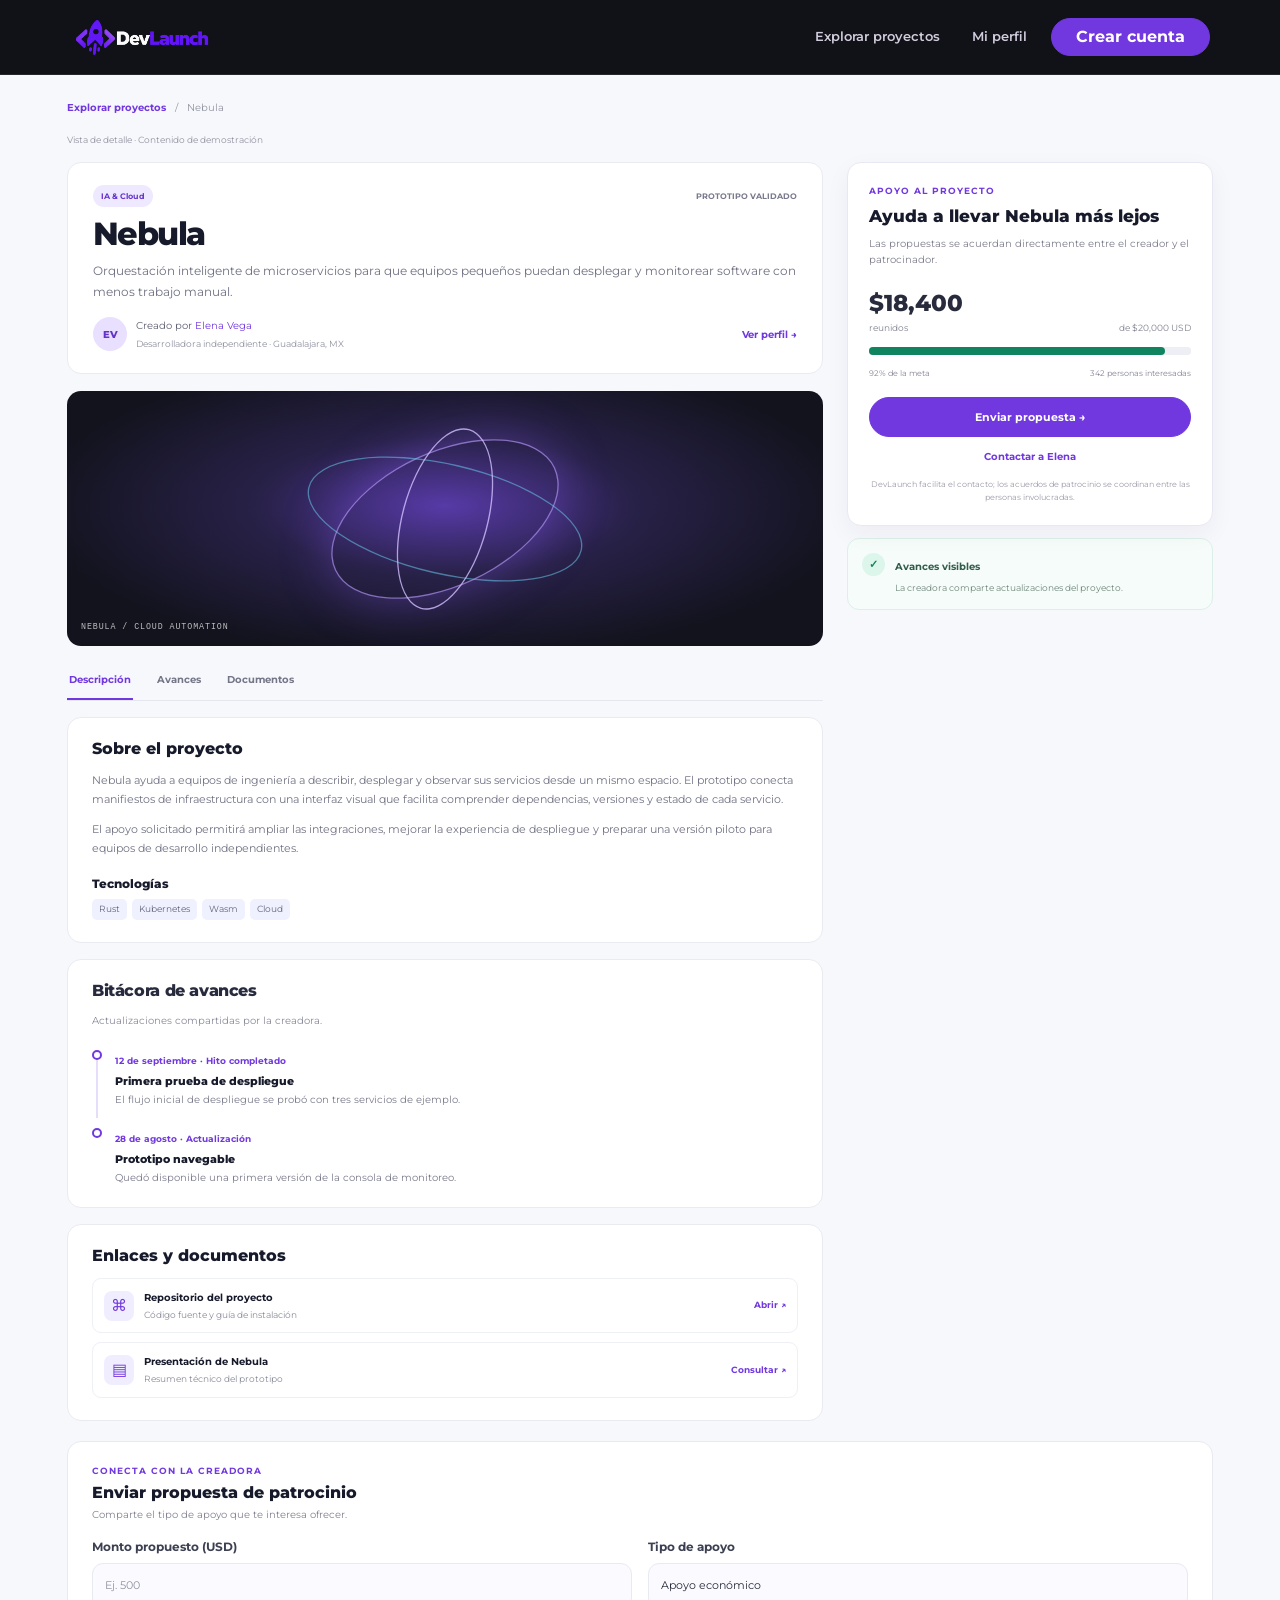
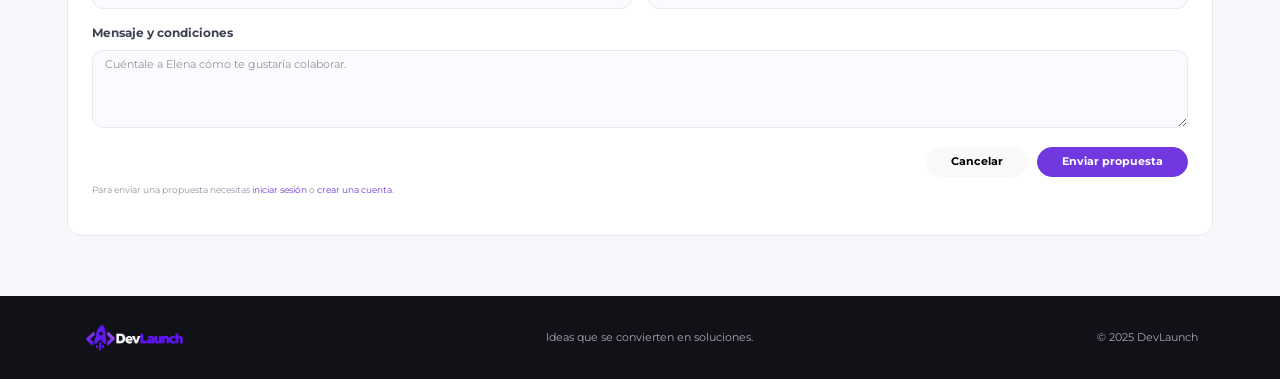
==== detalle-proyecto.html @ 892a2551 "Front end" ====
<!DOCTYPE html>
<html lang="es">
<head>
    <meta charset="UTF-8"><meta name="viewport" content="width=device-width, initial-scale=1.0">
    <title>Detalle del proyecto | DevLaunch</title>
    <link rel="preconnect" href="https://fonts.googleapis.com"><link rel="preconnect" href="https://fonts.gstatic.com" crossorigin><link href="https://fonts.googleapis.com/css2?family=Montserrat:wght@400;500;600;700;800&display=swap" rel="stylesheet">
    <link href="https://cdn.jsdelivr.net/npm/bootstrap@5.3.8/dist/css/bootstrap.min.css" rel="stylesheet"><link rel="stylesheet" href="css/estilos.css">
</head>
<body class="explore-page">
    <header class="site-header"><nav class="navbar navbar-expand-lg container" aria-label="Navegación principal"><a class="navbar-brand" href="index.html"><img src="img/Logo.png" alt="DevLaunch, inicio"></a><ul class="navbar-nav ms-auto align-items-lg-center gap-lg-3"><li class="nav-item"><a class="nav-link" href="explorar.html">Explorar proyectos</a></li><li class="nav-item"><a class="nav-link" href="mi-perfil.html">Mi perfil</a></li><li class="nav-item"><a class="btn btn-primary rounded-pill px-4" href="registro.html">Crear cuenta</a></li></ul></nav></header>
    <main class="container detail-main">
        <nav class="breadcrumbs" aria-label="Ruta de navegación"><a href="explorar.html">Explorar proyectos</a><span aria-hidden="true">/</span><span>Nebula</span></nav>
        <p class="demo-note">Vista de detalle · Contenido de demostración</p>
        <section class="detail-layout row g-4">
            <article class="col-lg-8"><header class="detail-heading"><p class="catalog-meta"><span>IA &amp; Cloud</span><span>PROTOTIPO VALIDADO</span></p><h1>Nebula</h1><p>Orquestación inteligente de microservicios para que equipos pequeños puedan desplegar y monitorear software con menos trabajo manual.</p><section class="creator-line"><span class="avatar">EV</span><span>Creado por <a href="perfil.html">Elena Vega</a><small>Desarrolladora independiente · Guadalajara, MX</small></span><a class="creator-profile" href="perfil.html">Ver perfil →</a></section></header>
                <section class="detail-art art-nebula"><span class="art-orbit"></span><span class="art-caption">NEBULA / CLOUD AUTOMATION</span></section>
                <nav class="detail-tabs" aria-label="Secciones del proyecto"><a class="active" href="#descripcion">Descripción</a><a href="#avances">Avances</a><a href="#documentos">Documentos</a></nav>
                <section class="detail-section" id="descripcion"><h2>Sobre el proyecto</h2><p>Nebula ayuda a equipos de ingeniería a describir, desplegar y observar sus servicios desde un mismo espacio. El prototipo conecta manifiestos de infraestructura con una interfaz visual que facilita comprender dependencias, versiones y estado de cada servicio.</p><p>El apoyo solicitado permitirá ampliar las integraciones, mejorar la experiencia de despliegue y preparar una versión piloto para equipos de desarrollo independientes.</p><h3>Tecnologías</h3><ul class="tag-list"><li>Rust</li><li>Kubernetes</li><li>Wasm</li><li>Cloud</li></ul></section>
                <section class="detail-section progress-section" id="avances"><header class="panel-heading"><section><h2>Bitácora de avances</h2><p>Actualizaciones compartidas por la creadora.</p></section></header><article class="timeline-entry"><span></span><section><small>12 de septiembre · Hito completado</small><h3>Primera prueba de despliegue</h3><p>El flujo inicial de despliegue se probó con tres servicios de ejemplo.</p></section></article><article class="timeline-entry"><span></span><section><small>28 de agosto · Actualización</small><h3>Prototipo navegable</h3><p>Quedó disponible una primera versión de la consola de monitoreo.</p></section></article></section>
                <section class="detail-section" id="documentos"><h2>Enlaces y documentos</h2><ul class="resource-list"><li><span>⌘</span><span><strong>Repositorio del proyecto</strong><small>Código fuente y guía de instalación</small></span><a href="#repositorio">Abrir ↗</a></li><li><span>▤</span><span><strong>Presentación de Nebula</strong><small>Resumen técnico del prototipo</small></span><a href="#presentacion">Consultar ↗</a></li></ul></section>
            </article>
            <aside class="col-lg-4"><section class="sponsor-card"><p class="eyebrow eyebrow-purple">Apoyo al proyecto</p><h2>Ayuda a llevar Nebula más lejos</h2><p>Las propuestas se acuerdan directamente entre el creador y el patrocinador.</p><section class="goal-summary"><section><strong>$18,400</strong><span>reunidos</span></section><span>de $20,000 USD</span></section><progress class="goal-progress" value="92" max="100">92%</progress><section class="goal-numbers"><span>92% de la meta</span><span>342 personas interesadas</span></section><a class="btn btn-primary w-100 rounded-pill" href="#enviar-propuesta">Enviar propuesta <span aria-hidden="true">→</span></a><a class="message-link" href="mensajes.html">Contactar a Elena</a><p class="small-legal">DevLaunch facilita el contacto; los acuerdos de patrocinio se coordinan entre las personas involucradas.</p></section><section class="trust-card"><span>✓</span><section><strong>Avances visibles</strong><p>La creadora comparte actualizaciones del proyecto.</p></section></section></aside>
        </section>
        <section class="proposal-form-card" id="enviar-propuesta"><header><p class="eyebrow eyebrow-purple">Conecta con la creadora</p><h2>Enviar propuesta de patrocinio</h2><p>Comparte el tipo de apoyo que te interesa ofrecer.</p></header><form action="#enviar-propuesta" method="post"><section class="row g-3"><article class="col-md-6"><label class="form-label" for="monto-propuesta">Monto propuesto (USD)</label><input class="form-control auth-input" id="monto-propuesta" name="monto-propuesta" type="number" min="1" placeholder="Ej. 500" required></article><article class="col-md-6"><label class="form-label" for="tipo-apoyo">Tipo de apoyo</label><select class="form-select auth-input" id="tipo-apoyo" name="tipo-apoyo"><option>Apoyo económico</option><option>Mentoría</option><option>Infraestructura</option><option>Otro</option></select></article><article class="col-12"><label class="form-label" for="condiciones">Mensaje y condiciones</label><textarea class="form-control auth-input" id="condiciones" name="condiciones" rows="4" placeholder="Cuéntale a Elena cómo te gustaría colaborar."></textarea></article></section><footer class="form-actions"><a class="btn btn-light rounded-pill px-4" href="explorar.html">Cancelar</a><button class="btn btn-primary rounded-pill px-4" type="submit">Enviar propuesta</button></footer><p class="form-hint">Para enviar una propuesta necesitas <a href="login.html">iniciar sesión</a> o <a href="registro.html">crear una cuenta</a>.</p></form></section>
    </main>
    <footer class="site-footer"><section class="container"><a href="index.html"><img src="img/Logo.png" alt="DevLaunch"></a><p>Ideas que se convierten en soluciones.</p><small>© 2025 DevLaunch</small></section></footer>
</body>
</html>
---- css/estilos.css ----
/* :root representa el elemento raíz del documento. Las variables definidas aquí se pueden reutilizar en toda esta hoja de estilos. */
:root {
    --color-texto: #171a2b;
    --color-texto-secundario: #77778b;
    --color-acento: #7138df;
    --color-acento-claro: #8e5cf6;
    --color-fondo-suave: #f1f3ff;
    --color-borde: #e8e9f2;
    --color-exito: #54dfae;
    --color-fondo-oscuro: #111119;
}

* { box-sizing: border-box; }
html { scroll-behavior: smooth; }
body { margin: 0; color: var(--color-texto); font-family: 'Montserrat', Arial, sans-serif; }
a { color: var(--color-acento); text-decoration: none; }
a:hover { color: #5723c2; }
.btn-primary { --bs-btn-bg: var(--color-acento); --bs-btn-border-color: var(--color-acento); --bs-btn-hover-bg: #5f2acb; --bs-btn-hover-border-color: #5f2acb; --bs-btn-active-bg: #5723c2; --bs-btn-active-border-color: #5723c2; font-weight: 700; }
.navbar-brand { margin: 0; }
.navbar-brand img { width: 164px; height: 48px; object-fit: contain; object-position: left center; }

/* Página de bienvenida (acordarse de agregar el logo Liam del futuro) */
.landing-page { background: #f7f8ff; }
.site-header { position: relative; z-index: 2; background: #111118; border-bottom: 1px solid rgba(255,255,255,.09); }
.site-header .navbar { min-height: 72px; }
.site-header .nav-link, .auth-header .nav-link { color: #d1cddd; font-size: .83rem; font-weight: 600; }
.site-header .nav-link:hover, .auth-header .nav-link:hover { color: white; }
.welcome-hero { position: relative; overflow: hidden; padding: 76px 0 78px; color: #fff; background: #101017 url('../img/Fondo.png') center/cover no-repeat; }
.welcome-hero::before { position: absolute; inset: 0; content: ''; background: linear-gradient(105deg, rgba(15,15,23,.9) 0%, rgba(15,15,23,.72) 50%, rgba(15,15,23,.56) 100%); }
.welcome-grid { position: relative; z-index: 1; margin-right: auto; margin-left: auto; }
.welcome-copy { padding-right: clamp(12px, 4vw, 64px); }
.eyebrow { margin: 0 0 17px; color: #d4c7ff; font-size: .72rem; font-weight: 700; letter-spacing: .11em; text-transform: uppercase; }
.status-dot, .project-status span, .metric-dot { display: inline-block; width: 8px; height: 8px; margin-right: 7px; border-radius: 50%; background: var(--color-exito); }
.welcome-copy h1 { max-width: 760px; margin: 0; font-size: clamp(2.6rem, 5.2vw, 4.45rem); font-weight: 800; letter-spacing: -.065em; line-height: 1.08; }
.welcome-copy h1 span, .auth-aside h1 span { color: #b899ff; }
.welcome-lead { max-width: 650px; margin: 22px 0 33px; color: #cac5d4; font-size: clamp(1rem, 1.5vw, 1.18rem); line-height: 1.75; }
.role-options { max-width: 620px; }
.role-options h2 { margin-bottom: 12px; font-size: .84rem; font-weight: 700; }
.role-card { position: relative; display: flex; min-height: 136px; flex-direction: column; padding: 18px 42px 16px 18px; border: 1px solid rgba(255,255,255,.14); border-radius: 16px; background: rgba(36,35,49,.82); color: white; transition: transform .2s, border-color .2s, background .2s; }
.role-card:hover { transform: translateY(-3px); border-color: #a77cff; background: rgba(51,42,75,.94); color: white; }
.role-card-light { background: rgba(255,255,255,.09); }
.role-icon { display: grid; width: 30px; height: 30px; margin-bottom: 11px; place-items: center; border-radius: 9px; background: rgba(138,88,237,.2); color: #c2a6ff; font-size: .85rem; font-weight: 700; }
.role-card strong { margin-bottom: 5px; font-size: .87rem; }
.role-card > span:not(.role-icon):not(.role-arrow) { color: #bdb8ca; font-size: .69rem; line-height: 1.5; }
.role-arrow { position: absolute; top: 19px; right: 18px; color: #b899ff; font-size: 1.2rem; }
.welcome-login { margin: 19px 0 0; color: #c3bece; font-size: .8rem; }
.welcome-login a { color: #c4a7ff; font-weight: 700; }
.launch-card { overflow: hidden; padding: 17px; border: 1px solid rgba(255,255,255,.1); border-radius: 20px; background: linear-gradient(145deg, #1d1b29, #13131c); box-shadow: 0 30px 80px rgba(0,0,0,.38); }
.launch-card-top, .terminal-head { display: flex; align-items: center; justify-content: space-between; color: #898398; font-family: monospace; font-size: .66rem; }
.launch-card-top > span:last-child { color: var(--color-exito); font-size: .57rem; font-weight: 700; }
.window-lights { display: inline-flex; gap: 6px; }
.window-lights i { width: 10px; height: 10px; border-radius: 50%; background: #e84b59; }
.window-lights i:nth-child(2) { background: #f0b632; }
.window-lights i:nth-child(3) { background: var(--color-exito); }
.launch-visual { display: grid; min-height: 250px; margin: 17px 0; place-items: center; border: 1px solid rgba(255,255,255,.08); border-radius: 14px; background: radial-gradient(ellipse at 50% 25%, rgba(111,57,219,.28), transparent 48%), #191824; }
.launch-visual img { width: min(230px, 62%); height: 82px; object-fit: contain; }
.launch-visual p { margin: -25px 0 0; color: #d7d1e5; font-size: .8rem; letter-spacing: .04em; }
.code-preview { margin: 0; padding: 15px 17px; border-radius: 10px; background: #0c0c13; color: #e1d9ed; font-size: .72rem; line-height: 1.9; white-space: pre-wrap; }
.code-preview span, .terminal-card code span { color: #bb94ff; }
.code-preview em, .terminal-card code em { color: #5de2bc; font-style: normal; }
.launch-card-bottom { display: flex; justify-content: space-between; padding: 15px 2px 1px; color: #bcb6cb; font-size: .62rem; }
.launch-card-bottom span:last-child { color: #878193; letter-spacing: .14em; }
.platform-values { padding: 32px 0 27px; border-bottom: 1px solid var(--color-borde); background: #fff; }
.platform-values > .container { margin-right: auto; margin-left: auto; }
.value-item { padding: 2px 27px; border-right: 1px solid var(--color-borde); }
.value-item:last-child { border-right: 0; }
.value-item strong { font-size: .9rem; }
.value-item p { margin: 7px 0 0; color: var(--color-texto-secundario); font-size: .76rem; line-height: 1.6; }
.how-section { padding: 73px 0 80px; text-align: center; background: #f0f2ff; }
.eyebrow-purple { color: var(--color-acento); }
.how-section h2 { margin: 0; font-size: clamp(1.8rem, 3vw, 2.5rem); font-weight: 800; letter-spacing: -.045em; }
.how-steps { margin: 39px auto 29px; text-align: left; }
.how-step { padding: 22px 24px; border: 1px solid #e4e6f5; border-radius: 16px; background: #fff; }
.how-step > span { color: var(--color-acento); font-size: .7rem; font-weight: 800; letter-spacing: .12em; }
.how-step h3 { margin: 15px 0 8px; font-size: 1rem; font-weight: 700; }
.how-step p { margin: 0; color: var(--color-texto-secundario); font-size: .8rem; line-height: 1.7; }
.site-footer { padding: 24px 0; color: #aaa5b5; background: #111118; font-size: .7rem; }
.site-footer .container { display: flex; align-items: center; justify-content: space-between; gap: 16px; }
.site-footer img { width: 120px; height: 35px; object-fit: contain; object-position: left center; }
.site-footer p { margin: 0; }
.site-footer small { font-size: inherit; }

/* Inicio de sesión y registro */
.auth-page { min-height: 100vh; background: #f2f3ff url('../img/Fondo.png') center/cover fixed no-repeat; }
.auth-page::before { position: fixed; z-index: -1; inset: 0; content: ''; background: rgba(244,245,255,.87); }
.auth-header { background: #16151d; box-shadow: 0 4px 16px rgba(14,11,20,.14); }
.auth-header .navbar { min-height: 64px; }
.auth-main { padding-top: 34px; padding-bottom: 34px; }
.auth-shell { overflow: hidden; min-height: min(810px, calc(100vh - 132px)); border-radius: 17px; background: white; box-shadow: 0 22px 60px rgba(25,22,43,.17); }
.auth-aside { position: relative; overflow: hidden; padding: clamp(32px, 4vw, 56px); color: #f3f1ff; background: linear-gradient(145deg, #253044 0%, #273248 55%, #382b61 100%); }
.auth-aside::after { position: absolute; right: -105px; bottom: -190px; width: 340px; height: 340px; border-radius: 50%; background: rgba(124,72,236,.15); content: ''; filter: blur(8px); }
.auth-aside .eyebrow { position: relative; z-index: 1; }
.auth-aside h1 { position: relative; z-index: 1; margin: 0; font-size: clamp(2rem, 3vw, 2.65rem); font-weight: 800; letter-spacing: -.06em; line-height: 1.2; }
.auth-aside-copy { position: relative; z-index: 1; max-width: 410px; margin: 13px 0 25px; color: #bdc5d6; font-size: .9rem; line-height: 1.7; }
.terminal-card { position: relative; z-index: 1; padding: 17px; border: 1px solid rgba(255,255,255,.06); border-radius: 13px; background: rgba(255,255,255,.075); box-shadow: 0 11px 22px rgba(12,14,25,.12); }
.terminal-card pre { margin: 15px 0 0; color: #e5e4ee; font-size: .72rem; line-height: 1.85; white-space: pre-wrap; }
.terminal-card code b { color: #5de2bc; font-weight: 500; }
.auth-stats { position: relative; z-index: 1; margin-top: 19px; }
.auth-stats article { display: flex; min-height: 87px; flex-direction: column; justify-content: center; padding: 13px 16px; border-radius: 12px; background: rgba(255,255,255,.1); }
.auth-stats strong { color: white; font-size: 1.5rem; font-weight: 800; }
.auth-stats article:nth-child(2) strong { color: #4bdba9; }
.auth-stats span { color: #c3c9d7; font-size: .68rem; }
.auth-quote { position: relative; z-index: 1; margin: 18px 0 0; padding: 16px; border-radius: 12px; background: rgba(255,255,255,.1); }
.auth-quote p { margin: 0 0 8px; color: #e1e1ec; font-size: .76rem; font-style: italic; line-height: 1.65; }
.auth-quote footer { color: #c4c9d6; font-size: .66rem; }
.auth-form-panel { display: grid; align-items: center; justify-items: center; padding: clamp(28px, 5vw, 65px); background: #fff; }
.auth-form-wrap { width: min(100%, 460px); }
.auth-tabs { display: flex; gap: 5px; margin: 0 0 34px; padding: 5px; border-radius: 12px; background: #eff1ff; }
.auth-tabs a { flex: 1; padding: 11px 8px; border-radius: 9px; color: #515166; text-align: center; font-size: .75rem; font-weight: 700; }
.auth-tabs a.active { color: var(--color-acento); background: white; box-shadow: 0 2px 8px rgba(35,29,73,.08); }
.auth-form-wrap > .eyebrow { margin-bottom: 7px; }
.auth-form-wrap h2 { margin: 0; color: #1e2536; font-size: clamp(1.5rem, 2.3vw, 1.9rem); font-weight: 800; letter-spacing: -.045em; }
.auth-intro { margin: 9px 0 25px; color: #77778b; font-size: .84rem; line-height: 1.65; }
.login-role, .role-picker { display: flex; flex-wrap: wrap; gap: 8px; margin: 0 0 18px; padding: 0; border: 0; }
.login-role legend, .role-picker legend { width: 100%; margin-bottom: 2px; color: #3e4152; font-size: .72rem; font-weight: 700; }
.login-role label { display: flex; align-items: center; gap: 7px; padding: 9px 13px; border: 1px solid #e5e6f1; border-radius: 9px; color: #57596a; font-size: .7rem; font-weight: 600; }
.login-role input, .role-choice input, .remember-check input { accent-color: var(--color-acento); }
.form-label { display: block; margin-bottom: 7px; color: #3c4051; font-size: .72rem; font-weight: 700; }
.auth-input { min-height: 46px; border: 1px solid transparent; border-radius: 11px; background: #f0f2ff; color: #292c3c; font-size: .77rem; }
.auth-input:focus { border-color: #b7a0f6; background: #f7f7ff; box-shadow: 0 0 0 .2rem rgba(113,56,223,.1); }
.auth-input::placeholder { color: #9292a3; }
.password-label { display: flex; align-items: center; justify-content: space-between; margin-top: 15px; }
.password-label a { margin-bottom: 7px; font-size: .68rem; font-weight: 600; }
.remember-check { display: flex; align-items: flex-start; gap: 9px; margin: 15px 0 20px; color: #55566a; font-size: .7rem; line-height: 1.55; }
.remember-check input { flex: 0 0 auto; margin-top: 2px; }
.auth-submit { min-height: 48px; border-radius: 11px; box-shadow: 0 7px 15px rgba(91,41,195,.2); font-size: .83rem; }
.auth-switch { margin: 23px 0 8px; color: #666779; text-align: center; font-size: .72rem; }
.auth-switch a { font-weight: 700; }
.auth-legal { margin: 0; color: #9694a3; text-align: center; font-size: .63rem; line-height: 1.6; }
.auth-legal a { color: #777386; text-decoration: underline; }
.register-main { padding-top: 34px; }
.register-shell { min-height: 0; }
.register-form-wrap { width: min(100%, 520px); padding-top: 9px; padding-bottom: 9px; }
.register-form-wrap .auth-tabs { margin-bottom: 24px; }
.role-picker { margin-bottom: 18px; }
.role-choice { display: flex; flex: 1 1 190px; align-items: center; gap: 11px; min-height: 68px; padding: 10px 12px; border: 1px solid #e6e7f1; border-radius: 11px; background: #fff; cursor: pointer; }
.role-choice:has(input:checked) { border-color: var(--color-acento); background: #f8f5ff; box-shadow: 0 0 0 2px rgba(113,56,223,.07); }
.role-choice input { margin: 0; }
.role-choice-icon { display: grid; width: 34px; height: 34px; place-items: center; border-radius: 9px; background: #f0edff; color: var(--color-acento); font-size: .75rem; font-weight: 800; }
.role-choice strong, .role-choice small { display: block; }
.role-choice strong { font-size: .7rem; }
.role-choice small { margin-top: 3px; color: var(--color-texto-secundario); font-size: .59rem; line-height: 1.45; }
.register-form-wrap .auth-input { min-height: 43px; }
.terms-check { margin: 18px 0; }
.terms-check a { font-weight: 600; }
.register-benefits { position: relative; z-index: 1; display: grid; gap: 8px; margin-top: 34px; }
.register-benefits article { display: flex; align-items: flex-start; gap: 13px; padding: 13px; border-radius: 11px; background: rgba(255,255,255,.085); }
.register-benefits article > span { color: #c2a7ff; font-size: .68rem; font-weight: 800; }
.register-benefits p { margin: 0; color: #c6cada; font-size: .66rem; line-height: 1.6; }
.register-benefits strong { color: #f5f3ff; font-size: .73rem; }
.register-mark { position: relative; z-index: 1; width: min(100%, 260px); height: 84px; margin-top: 31px; object-fit: contain; object-position: left center; opacity: .9; }

/* Panel de proyectos del freelancer */
.dashboard-page { min-height: 100vh; background: #f7f8fc; }
.dashboard-header { position: sticky; z-index: 5; top: 0; border-bottom: 1px solid #e9eaf1; background: #fff; }
.messages-page .dashboard-navbar .nav-link { color: #6f7082; font-size: .67rem; font-weight: 700; }
.dashboard-navbar { display: flex; min-height: 68px; align-items: center; justify-content: space-between; gap: 25px; padding-right: 30px; padding-left: 30px; }
.dashboard-search { display: flex; width: min(390px, 38vw); align-items: center; padding: 0 12px; border: 1px solid #e9eaf2; border-radius: 10px; background: #f8f8fc; }
.dashboard-search input { width: 100%; min-height: 37px; border: 0; outline: 0; background: transparent; font: inherit; font-size: .7rem; }
.dashboard-search button { border: 0; background: transparent; color: #757487; font-size: 1.2rem; }
.dashboard-user { display: flex; align-items: center; gap: 9px; color: #424456; font-size: .71rem; font-weight: 700; }
.avatar { display: grid; width: 34px; height: 34px; flex: 0 0 auto; place-items: center; border-radius: 50%; background: #e9e0ff; color: #6633c8; font-size: .63rem; font-weight: 800; }
.dashboard-layout { display: grid; min-height: calc(100vh - 68px); grid-template-columns: 235px minmax(0, 1fr); }
.dashboard-sidebar { position: sticky; top: 68px; display: flex; height: calc(100vh - 68px); flex-direction: column; padding: 29px 15px 18px; border-right: 1px solid #e9eaf1; background: #fff; }
.sidebar-label { padding: 0 12px; color: #a09faf; font-size: .57rem; font-weight: 800; letter-spacing: .1em; }
.dashboard-sidebar nav { display: grid; gap: 5px; margin-top: 12px; }
.sidebar-link { display: flex; align-items: center; gap: 11px; min-height: 42px; padding: 0 12px; border-radius: 9px; color: #696a7b; font-size: .7rem; font-weight: 600; }
.sidebar-link > span:first-child { width: 17px; color: #858597; font-size: 1rem; text-align: center; }
.sidebar-link:hover, .sidebar-link.active { color: var(--color-acento); background: #f2efff; }
.sidebar-link.active > span:first-child { color: var(--color-acento); }
.sidebar-count { display: grid; width: 19px; height: 19px; margin-left: auto; place-items: center; border-radius: 50%; background: #e8ddff; color: #6633c8; font-size: .58rem; }
.sidebar-help { margin-top: auto; padding: 15px; border: 1px solid #ebe6fb; border-radius: 12px; background: #faf8ff; }
.sidebar-help > span { display: grid; width: 24px; height: 24px; margin-bottom: 10px; place-items: center; border-radius: 50%; background: #ebe2ff; color: var(--color-acento); font-size: .75rem; font-weight: 800; }
.sidebar-help strong { font-size: .68rem; }
.sidebar-help p { margin: 6px 0 0; color: #818194; font-size: .61rem; line-height: 1.6; }
.sidebar-logout { margin-top: 15px; }
.dashboard-content { width: min(100%, 1430px); margin: 0 auto; padding: 34px clamp(20px, 4vw, 55px) 20px; }
.dashboard-welcome { display: flex; align-items: end; justify-content: space-between; gap: 15px; margin-bottom: 25px; }
.dashboard-welcome .eyebrow { margin-bottom: 7px; font-size: .62rem; }
.dashboard-welcome h1 { margin: 0; font-size: clamp(1.6rem, 2.7vw, 2.25rem); font-weight: 800; letter-spacing: -.055em; }
.dashboard-welcome h1 span { color: #f2b73f; font-size: 1.2rem; }
.dashboard-welcome p:not(.eyebrow) { margin: 7px 0 0; color: #808092; font-size: .75rem; }
.dashboard-welcome .btn { flex: 0 0 auto; font-size: .72rem; }
.metric-card { display: flex; min-height: 122px; flex-direction: column; padding: 16px; border: 1px solid #ebecf2; border-radius: 13px; background: #fff; box-shadow: 0 3px 10px rgba(34,32,60,.025); }
.metric-card > span { color: #77788a; font-size: .65rem; font-weight: 600; }
.metric-card strong { margin: 6px 0 2px; color: #25283a; font-size: 1.5rem; font-weight: 800; letter-spacing: -.04em; }
.metric-card small { color: #9293a1; font-size: .59rem; }
.metric-card small .metric-dot { width: 6px; height: 6px; }
.metric-purple { color: var(--color-acento) !important; font-weight: 700; }
.dashboard-panel { border: 1px solid #ebecf2; border-radius: 14px; background: #fff; box-shadow: 0 3px 11px rgba(34,32,60,.025); }
.projects-panel { margin-top: 19px; padding: 20px 22px 4px; }
.panel-heading { display: flex; align-items: center; justify-content: space-between; gap: 12px; }
.panel-heading h2 { margin: 0; color: #282b3d; font-size: .97rem; font-weight: 800; letter-spacing: -.025em; }
.panel-heading p { margin: 5px 0 0; color: #898a99; font-size: .65rem; }
.text-link { font-size: .66rem; font-weight: 700; }
.project-row { display: grid; grid-template-columns: 44px minmax(200px, 1fr) minmax(155px, .45fr) auto; align-items: center; gap: 15px; padding: 19px 0; border-bottom: 1px solid #eff0f4; }
.project-row:last-child { border-bottom: 0; }
.project-symbol { display: grid; width: 42px; height: 42px; place-items: center; border-radius: 12px; background: #eaf7f3; color: #198665; font-family: monospace; font-size: .81rem; font-weight: 700; }
.project-symbol-purple { background: #f0eaff; color: #7541d6; }
.project-status { margin: 0 0 4px; color: #168362; font-size: .53rem; font-weight: 800; letter-spacing: .06em; }
.project-status span { width: 6px; height: 6px; margin-right: 4px; }
.project-status.status-draft { color: #a27a25; }
.project-status.status-draft span { background: #f0bf4d; }
.project-info h3 { margin: 0 0 5px; color: #292c3e; font-size: .83rem; font-weight: 800; }
.project-info > p:not(.project-status) { max-width: 530px; margin: 0; color: #858697; font-size: .63rem; line-height: 1.5; }
.tag-list { display: flex; flex-wrap: wrap; gap: 5px; margin: 8px 0 0; padding: 0; list-style: none; }
.tag-list li { padding: 4px 7px; border-radius: 5px; background: #eff1ff; color: #64677c; font-size: .54rem; }
.project-activity { display: grid; gap: 5px; color: #898a99; font-size: .56rem; }
.project-activity strong { color: #323548; font-size: .79rem; }
.project-activity strong small { color: #898a99; font-size: .61rem; font-weight: 500; }
.project-activity progress { width: 100%; height: 6px; overflow: hidden; border: 0; border-radius: 10px; background: #ececf5; }
.project-activity progress::-webkit-progress-bar { border-radius: 10px; background: #ececf5; }
.project-activity progress::-webkit-progress-value { border-radius: 10px; background: var(--color-acento); }
.project-activity progress::-moz-progress-bar { border-radius: 10px; background: var(--color-acento); }
.project-actions { display: flex; flex-direction: column; align-items: flex-end; gap: 6px; }
.project-actions a { color: #77788b; font-size: .59rem; font-weight: 600; }
.project-actions a:first-child { color: var(--color-acento); }
.dashboard-lower { margin-top: 17px; }
.lower-panel { height: 100%; padding: 18px; }
.panel-badge { padding: 6px 9px; border-radius: 20px; background: #f1ecff; color: #6d37d6; font-size: .56rem; font-weight: 700; }
.proposal-item, .interested-item { display: flex; align-items: center; gap: 10px; padding: 14px 0 0; }
.proposal-item + .proposal-item, .interested-item + .interested-item { margin-top: 12px; border-top: 1px solid #f0f0f5; }
.avatar-small { width: 32px; height: 32px; font-size: .57rem; }
.avatar-green { background: #e5f6f0; color: #268362; }
.avatar-orange { background: #fff0e4; color: #c66b27; }
.proposal-item section, .interested-item section { flex: 1; }
.proposal-item strong, .interested-item strong { color: #45475a; font-size: .65rem; }
.proposal-item p, .interested-item p { margin: 4px 0 2px; color: #848596; font-size: .59rem; }
.proposal-item small { color: #a0a0ac; font-size: .55rem; }
.proposal-item > a, .interested-item > a { font-size: .63rem; font-weight: 700; }
.project-form-panel { margin-top: 18px; padding: 22px; }
.project-form-panel .panel-heading { margin-bottom: 20px; }
.project-form-panel .panel-heading .eyebrow { margin-bottom: 6px; font-size: .59rem; }
.project-form .auth-input { min-height: 43px; border: 1px solid #e9eaf2; background: #f9f9fd; font-size: .7rem; }
.project-form textarea.auth-input { min-height: 100px; resize: vertical; }
.form-hint { display: block; margin-top: 6px; color: #9394a2; font-size: .58rem; }
.file-input { padding: 7px 10px; }
.form-actions { display: flex; justify-content: flex-end; gap: 9px; margin-top: 19px; }
.form-actions .btn { font-size: .67rem; font-weight: 700; }
.dashboard-footer { display: flex; justify-content: space-between; padding: 22px 2px 0; color: #9b9baa; font-size: .59rem; }
.dashboard-footer p { margin: 0; }
.dashboard-footer a { font-weight: 700; }
.demo-badge { margin-left: auto; padding: 7px 10px; border: 1px solid #e8e1fb; border-radius: 20px; background: #f8f5ff; color: #7451bd; font-size: .58rem; font-weight: 700; white-space: nowrap; }
.recovery-main { display: grid; min-height: calc(100vh - 64px); place-items: center; padding-top: 32px; padding-bottom: 32px; }
.recovery-card { width: min(100%, 480px); padding: clamp(25px, 5vw, 42px); border: 1px solid rgba(232,233,242,.8); border-radius: 17px; background: #fff; box-shadow: 0 18px 55px rgba(31,28,56,.14); }
.recovery-back { display: inline-block; margin-bottom: 35px; color: #79798b; font-size: .69rem; font-weight: 700; }
.recovery-card .eyebrow { margin-bottom: 8px; }
.recovery-card h1 { margin: 0; color: #1e2536; font-size: clamp(1.55rem, 5vw, 1.95rem); font-weight: 800; letter-spacing: -.05em; }
.recovery-card .auth-intro { margin: 11px 0 23px; }
.recovery-card .auth-submit { margin-top: 18px; }
.recovery-note { margin-top: 20px; }

/* Exploración y detalle de proyectos */
.explore-page { min-height: 100vh; background: #f7f8fc; }
.explore-banner { padding: 48px 0 52px; color: #fff; background: #12111a url('../img/Fondo.png') center/cover no-repeat; }
.explore-banner .container { max-width: 1110px; }
.explore-banner h1 { max-width: 760px; margin: 0; font-size: clamp(2rem, 4.5vw, 3.4rem); font-weight: 800; letter-spacing: -.06em; line-height: 1.12; }
.explore-banner > .container > p:not(.eyebrow) { max-width: 620px; margin: 13px 0 23px; color: #c7c3d2; font-size: .87rem; line-height: 1.7; }
.explore-search { display: flex; max-width: 650px; gap: 9px; padding: 6px; border-radius: 12px; background: #fff; }
.explore-search input { flex: 1; min-width: 0; padding: 0 12px; border: 0; outline: 0; color: var(--color-texto); font: inherit; font-size: .73rem; }
.explore-search button { padding: 11px 17px; border: 0; border-radius: 9px; background: var(--color-acento); color: white; font: inherit; font-size: .68rem; font-weight: 700; }
.explore-content { max-width: 1240px; padding-top: 39px; padding-bottom: 65px; }
.explore-heading { display: flex; align-items: end; justify-content: space-between; gap: 15px; margin-bottom: 22px; }
.explore-heading .eyebrow { margin-bottom: 6px; font-size: .6rem; }
.explore-heading h2 { margin: 0; font-size: 1.7rem; font-weight: 800; letter-spacing: -.045em; }
.explore-heading p:not(.eyebrow) { margin: 6px 0 0; color: #808192; font-size: .7rem; }
.filter-panel { padding: 19px; border: 1px solid #e9eaf1; border-radius: 14px; background: #fff; }
.filter-panel h3 { margin: 0 0 17px; font-size: .81rem; font-weight: 800; }
.filter-panel .form-label { margin-top: 12px; }
.filter-panel .auth-input { min-height: 40px; border: 1px solid #e9eaf1; background: #fafaff; font-size: .66rem; }
.filter-group { display: grid; gap: 10px; margin: 20px 0 4px; padding: 0; border: 0; }
.filter-group legend { margin-bottom: 1px; color: #3c4051; font-size: .7rem; font-weight: 700; }
.filter-group label { color: #737487; font-size: .66rem; }
.filter-group input { margin-right: 6px; accent-color: var(--color-acento); }
.filter-panel .btn { font-size: .67rem; font-weight: 700; }
.catalog-card { overflow: hidden; height: 100%; border: 1px solid #e9eaf1; border-radius: 14px; background: #fff; box-shadow: 0 4px 14px rgba(30,28,54,.035); }
.catalog-art { position: relative; display: grid; height: 164px; overflow: hidden; place-items: center; text-decoration: none; }
.art-nebula { background: radial-gradient(ellipse at 50% 45%, #573aa7 0, #282148 35%, #12131d 77%); }
.art-orbit { position: relative; display: block; width: 115px; height: 62px; border: 1px solid rgba(184,153,255,.65); border-radius: 50%; transform: rotate(-25deg); box-shadow: 0 0 38px rgba(144,98,255,.35); }
.art-orbit::before, .art-orbit::after { position: absolute; inset: 8px -15px; border: 1px solid rgba(105,198,231,.55); border-radius: 50%; content: ''; transform: rotate(38deg); }
.art-orbit::after { inset: 17px 20px; border-color: rgba(210,192,255,.8); transform: rotate(-50deg); }
.art-caption { position: absolute; bottom: 13px; left: 14px; color: rgba(255,255,255,.72); font-family: monospace; font-size: .52rem; letter-spacing: .11em; }
.art-opentask { background: linear-gradient(145deg, #dfd6bf, #b29c76 45%, #625847); }
.art-window { display: grid; width: 68%; min-height: 94px; align-content: start; gap: 9px; padding: 13px; border: 5px solid #f5f4f0; border-radius: 8px; background: #fff; box-shadow: 0 12px 24px rgba(28,25,17,.28); transform: rotate(-4deg); }
.art-window i { display: inline-block; width: 6px; height: 6px; margin-right: 4px; border-radius: 50%; background: #8060d7; }
.art-window b { color: #666; font-size: .52rem; }
.art-pixel { background: radial-gradient(ellipse, #464582, #111523 60%, #090c13); }
.pixel-frame { color: #a894ff; font-size: 2.3rem; line-height: .8; text-align: center; text-shadow: 0 0 25px #8c63ff; }
.pixel-frame small { font-family: monospace; font-size: .55rem; font-weight: 800; letter-spacing: .23em; line-height: 1.3; }
.catalog-copy { padding: 14px; }
.catalog-meta { display: flex; align-items: center; justify-content: space-between; gap: 7px; margin: 0 0 8px; color: #78798c; font-size: .5rem; font-weight: 700; }
.catalog-meta span:first-child { padding: 5px 8px; border-radius: 16px; background: #eee9ff; color: #6736ce; }
.catalog-copy h3 { margin: 0 0 7px; font-size: .94rem; font-weight: 800; }
.catalog-copy h3 a { color: #25283a; }
.catalog-copy > p:not(.catalog-meta) { min-height: 48px; margin: 0; color: #77788a; font-size: .63rem; line-height: 1.6; }
.catalog-copy .tag-list { min-height: 23px; margin: 10px 0 12px; }
.catalog-footer { display: flex; flex-wrap: wrap; justify-content: space-between; gap: 6px; padding: 10px 0; border-top: 1px solid #eff0f5; color: #77788a; font-size: .55rem; }
.catalog-footer strong { color: #36394b; font-size: .63rem; }
.catalog-footer small { color: #9293a1; font-size: .52rem; font-weight: 500; }
.catalog-cta { display: flex; justify-content: space-between; padding: 10px 12px; border-radius: 8px; background: #f0edff; color: #6534ce; font-size: .64rem; font-weight: 700; }
.catalog-cta:hover { background: #e8e0ff; }
.detail-main { max-width: 1170px; padding-top: 25px; padding-bottom: 60px; }
.breadcrumbs { display: flex; gap: 9px; margin-bottom: 17px; color: #9293a1; font-size: .65rem; }
.breadcrumbs a { font-weight: 700; }
.demo-note { margin: 0 0 15px; color: #9293a1; font-size: .59rem; }
.detail-heading { padding: 22px 25px; border: 1px solid #eaebf1; border-radius: 14px; background: #fff; }
.detail-heading h1 { margin: 0; font-size: 2rem; font-weight: 800; letter-spacing: -.05em; }
.detail-heading > p:not(.catalog-meta) { max-width: 780px; margin: 8px 0 15px; color: #6f7082; font-size: .76rem; line-height: 1.7; }
.creator-line { display: flex; align-items: center; gap: 9px; color: #5e6071; font-size: .64rem; }
.creator-line > span:nth-child(2) { flex: 1; }
.creator-line small { display: block; margin-top: 3px; color: #9091a0; font-size: .57rem; }
.creator-profile { font-size: .62rem; font-weight: 700; }
.detail-art { position: relative; display: grid; height: 255px; margin-top: 17px; overflow: hidden; place-items: center; border-radius: 14px; }
.detail-art .art-orbit { width: 180px; height: 100px; transform: scale(1.35) rotate(-25deg); }
.detail-tabs { display: flex; gap: 22px; margin-top: 14px; border-bottom: 1px solid #e6e7ee; }
.detail-tabs a { padding: 12px 2px 10px; color: #747587; font-size: .65rem; font-weight: 700; }
.detail-tabs a.active { border-bottom: 2px solid var(--color-acento); color: var(--color-acento); }
.detail-section { margin-top: 16px; padding: 22px 24px; border: 1px solid #eaebf1; border-radius: 14px; background: #fff; }
.detail-section h2 { margin: 0 0 12px; font-size: .97rem; font-weight: 800; }
.detail-section h3 { margin: 18px 0 7px; font-size: .75rem; font-weight: 800; }
.detail-section > p { margin: 0 0 10px; color: #717284; font-size: .68rem; line-height: 1.8; }
.detail-section > p:last-of-type { margin-bottom: 0; }
.progress-section .panel-heading { margin-bottom: 18px; }
.timeline-entry { position: relative; display: flex; gap: 13px; padding: 0 0 18px; }
.timeline-entry:last-child { padding-bottom: 0; }
.timeline-entry > span { position: relative; width: 10px; height: 10px; flex: 0 0 auto; margin-top: 3px; border: 2px solid var(--color-acento); border-radius: 50%; background: white; }
.timeline-entry:not(:last-child) > span::after { position: absolute; top: 8px; left: 2px; width: 2px; height: 58px; background: #e6ddfb; content: ''; }
.timeline-entry small { color: var(--color-acento); font-size: .56rem; font-weight: 700; }
.timeline-entry h3 { margin: 4px 0; font-size: .7rem; }
.timeline-entry p { margin: 0; color: #797a8b; font-size: .62rem; }
.resource-list { display: grid; gap: 9px; margin: 0; padding: 0; list-style: none; }
.resource-list li { display: flex; align-items: center; gap: 10px; padding: 11px; border: 1px solid #eff0f4; border-radius: 9px; }
.resource-list li > span:first-child { display: grid; width: 30px; height: 30px; place-items: center; border-radius: 8px; background: #f0edff; color: var(--color-acento); }
.resource-list li > span:nth-child(2) { flex: 1; }
.resource-list strong, .resource-list small { display: block; }
.resource-list strong { font-size: .63rem; }
.resource-list small { margin-top: 3px; color: #8a8b99; font-size: .56rem; }
.resource-list a { font-size: .59rem; font-weight: 700; }
.sponsor-card { position: sticky; top: 90px; padding: 21px; border: 1px solid #e9e7f1; border-radius: 14px; background: #fff; box-shadow: 0 8px 24px rgba(33,29,54,.05); }
.sponsor-card .eyebrow { margin-bottom: 7px; font-size: .58rem; }
.sponsor-card h2 { margin: 0; font-size: 1.05rem; font-weight: 800; line-height: 1.4; }
.sponsor-card > p:not(.eyebrow):not(.small-legal) { margin: 8px 0 18px; color: #7c7d8c; font-size: .63rem; line-height: 1.6; }
.goal-summary { display: flex; align-items: end; justify-content: space-between; gap: 8px; color: #828392; font-size: .57rem; }
.goal-summary section strong, .goal-summary section span { display: block; }
.goal-summary section strong { color: #282b3c; font-size: 1.45rem; font-weight: 800; }
.goal-summary section span { font-size: .57rem; }
.goal-progress { width: 100%; height: 8px; margin: 12px 0 5px; border: 0; border-radius: 10px; background: #eeeef5; }
.goal-progress::-webkit-progress-bar { border-radius: 10px; background: #eeeef5; }
.goal-progress::-webkit-progress-value { border-radius: 10px; background: #10845f; }
.goal-progress::-moz-progress-bar { border-radius: 10px; background: #10845f; }
.goal-numbers { display: flex; justify-content: space-between; gap: 5px; margin-bottom: 17px; color: #838495; font-size: .53rem; }
.sponsor-card .btn { padding: 11px; font-size: .69rem; font-weight: 700; }
.message-link { display: block; margin-top: 12px; text-align: center; font-size: .63rem; font-weight: 700; }
.small-legal { margin: 14px 0 0; color: #9a9aa7; font-size: .52rem; line-height: 1.55; text-align: center; }
.trust-card { display: flex; gap: 10px; margin-top: 12px; padding: 14px; border: 1px solid #ddefe8; border-radius: 12px; background: #f5fcf9; }
.trust-card > span { display: grid; width: 23px; height: 23px; flex: 0 0 auto; place-items: center; border-radius: 50%; background: #ddf6eb; color: #16835f; font-size: .69rem; font-weight: 800; }
.trust-card strong { color: #325d4d; font-size: .63rem; }
.trust-card p { margin: 4px 0 0; color: #72877e; font-size: .57rem; line-height: 1.5; }
.proposal-form-card { margin-top: 20px; padding: 22px 24px; border: 1px solid #e9eaf1; border-radius: 14px; background: #fff; }
.proposal-form-card header { margin-bottom: 17px; }
.proposal-form-card .eyebrow { margin-bottom: 5px; font-size: .58rem; }
.proposal-form-card h2 { margin: 0; font-size: 1rem; font-weight: 800; }
.proposal-form-card header p:last-child { margin: 5px 0 0; color: #818292; font-size: .63rem; }
.proposal-form-card .auth-input { border: 1px solid #e9eaf1; background: #fafaff; font-size: .67rem; }
.proposal-form-card textarea { resize: vertical; }

/* Perfil público y mensajería directa */
.profile-main { max-width: 1110px; padding-top: 30px; padding-bottom: 60px; }
.profile-cover { display: flex; align-items: center; justify-content: space-between; gap: 20px; padding: 25px; border: 1px solid #e9eaf1; border-radius: 15px; background: linear-gradient(120deg, #fff, #f4f1ff); }
.profile-identity { display: flex; align-items: center; gap: 18px; }
.profile-avatar { display: grid; width: 76px; height: 76px; flex: 0 0 auto; place-items: center; border: 4px solid #fff; border-radius: 50%; background: linear-gradient(145deg, #372254, #a875e8); box-shadow: 0 5px 18px rgba(50,30,85,.17); color: #fff; font-size: 1.15rem; font-weight: 800; }
.profile-role { margin: 0 0 6px; color: var(--color-acento); font-size: .56rem; font-weight: 800; letter-spacing: .1em; }
.profile-identity h1 { margin: 0; font-size: 1.55rem; font-weight: 800; letter-spacing: -.04em; }
.profile-identity h1 span { display: inline-grid; width: 18px; height: 18px; place-items: center; border-radius: 50%; background: #168765; color: white; font-size: .65rem; vertical-align: 3px; }
.profile-identity section > p:last-child { margin: 6px 0 0; color: #77788a; font-size: .66rem; }
.profile-cover .btn { flex: 0 0 auto; font-size: .66rem; }
.profile-layout { margin-top: 15px; }
.profile-panel { margin-bottom: 14px; padding: 20px; border: 1px solid #e9eaf1; border-radius: 13px; background: #fff; }
.profile-panel h2 { margin: 0 0 10px; font-size: .89rem; font-weight: 800; }
.profile-panel > p { margin: 0; color: #757688; font-size: .65rem; line-height: 1.8; }
.profile-panel h3 { margin: 17px 0 5px; font-size: .69rem; font-weight: 800; }
.profile-projects .panel-heading { margin-bottom: 11px; }
.profile-project-link { display: flex; align-items: center; gap: 11px; padding: 12px 0; border-top: 1px solid #f0f0f5; color: #424557; }
.profile-project-link > span:nth-child(2) { flex: 1; }
.profile-project-link strong, .profile-project-link small { display: block; }
.profile-project-link strong { font-size: .67rem; }
.profile-project-link small { margin-top: 4px; color: #858697; font-size: .57rem; }
.profile-facts article { display: flex; align-items: baseline; justify-content: space-between; gap: 10px; padding: 10px 0; border-top: 1px solid #f0f0f5; }
.profile-facts article strong { color: #37394c; font-size: .8rem; }
.profile-facts article span { color: #848595; font-size: .6rem; }
.profile-facts > a { display: flex; gap: 9px; padding: 11px 0; border-top: 1px solid #f0f0f5; color: #7652be; font-size: .72rem; }
.profile-facts > a span { flex: 1; color: #57596c; font-size: .62rem; }
.profile-facts > a b { font-size: .61rem; }
.profile-panel > .panel-heading { margin-bottom: 13px; }
.rating-score { color: #d69c24; font-size: .71rem; font-weight: 800; }
.rating-score small { color: #9393a1; font-size: .58rem; }
.review-item { display: flex; gap: 10px; padding: 13px 0 0; border-top: 1px solid #f0f0f5; }
.review-item + .review-item { margin-top: 13px; }
.review-item section { flex: 1; }
.review-item strong { margin-right: 9px; color: #4d4f61; font-size: .64rem; }
.review-stars { color: #e7ac35; font-size: .61rem; letter-spacing: .05em; }
.review-item p { margin: 6px 0 4px; color: #747586; font-size: .62rem; line-height: 1.6; }
.review-item small { color: #999aa7; font-size: .55rem; }
.messages-main { max-width: 1150px; padding-top: 32px; padding-bottom: 50px; }
.messages-title { display: flex; align-items: end; justify-content: space-between; gap: 15px; margin-bottom: 19px; }
.messages-title .eyebrow { margin-bottom: 5px; font-size: .59rem; }
.messages-title h1 { margin: 0; font-size: 1.8rem; font-weight: 800; letter-spacing: -.05em; }
.messages-title p:not(.eyebrow) { margin: 5px 0 0; color: #858596; font-size: .66rem; }
.messages-shell { display: grid; min-height: 620px; grid-template-columns: 300px minmax(0, 1fr); overflow: hidden; border: 1px solid #e7e8ef; border-radius: 14px; background: white; box-shadow: 0 7px 22px rgba(32,30,52,.04); }
.inbox-panel { border-right: 1px solid #ebecf2; }
.inbox-panel > header { padding: 17px; border-bottom: 1px solid #ebecf2; }
.inbox-panel h2 { margin: 0 0 11px; font-size: .77rem; font-weight: 800; }
.inbox-panel .auth-input { min-height: 37px; border: 1px solid #e9eaf1; font-size: .62rem; }
.inbox-list { display: grid; }
.inbox-contact { display: flex; align-items: center; gap: 9px; padding: 14px 12px; border-bottom: 1px solid #f0f0f5; color: #454759; }
.inbox-contact.active { background: #f7f4ff; }
.inbox-contact > span:nth-child(2) { display: grid; min-width: 0; flex: 1; gap: 4px; }
.inbox-contact strong { font-size: .62rem; }
.inbox-contact small { overflow: hidden; color: #898a9a; font-size: .54rem; text-overflow: ellipsis; white-space: nowrap; }
.inbox-contact time { align-self: flex-start; color: #a1a1ae; font-size: .5rem; }
.chat-panel { display: flex; min-width: 0; flex-direction: column; }
.chat-header { display: flex; align-items: center; gap: 10px; padding: 14px 18px; border-bottom: 1px solid #ebecf2; }
.chat-header > section { display: grid; flex: 1; gap: 4px; }
.chat-header strong { font-size: .67rem; }
.chat-header small { color: #218965; font-size: .55rem; }
.chat-header > a { font-size: .58rem; font-weight: 700; }
.chat-context { display: flex; align-items: center; gap: 10px; margin: 13px 18px 0; padding: 9px 12px; border: 1px solid #e9e5f3; border-radius: 9px; background: #faf9ff; }
.chat-context > span { color: #89899a; font-size: .54rem; }
.chat-context a { display: flex; flex: 1; align-items: center; justify-content: space-between; gap: 8px; color: #4e5062; font-size: .58rem; }
.chat-context small { color: #88899a; font-size: .53rem; }
.chat-history { display: flex; flex: 1; flex-direction: column; gap: 12px; padding: 17px 20px; }
.chat-date { margin: 0 0 2px; color: #a2a2ae; font-size: .49rem; font-weight: 800; letter-spacing: .12em; text-align: center; }
.chat-message { max-width: min(76%, 450px); padding: 10px 12px 7px; border-radius: 12px; }
.chat-message p { margin: 0; font-size: .61rem; line-height: 1.65; }
.chat-message time { display: block; margin-top: 5px; color: #999aa7; font-size: .49rem; text-align: right; }
.chat-message.received { align-self: flex-start; border: 1px solid #ededf3; border-bottom-left-radius: 3px; background: #fafafd; color: #555769; }
.chat-message.sent { align-self: flex-end; border-bottom-right-radius: 3px; background: #f0eaff; color: #49415d; }
.chat-compose { display: flex; align-items: end; gap: 10px; margin: 0 17px 17px; padding: 8px; border: 1px solid #e6e7ee; border-radius: 11px; }
.chat-compose textarea { min-width: 0; flex: 1; resize: vertical; border: 0; outline: 0; color: #46485a; font: inherit; font-size: .62rem; }
.chat-compose button { padding: 9px 13px; border: 0; border-radius: 8px; background: var(--color-acento); color: #fff; font: inherit; font-size: .6rem; font-weight: 700; }
.messages-disclaimer { margin: 11px 2px 0; color: #9a9aa7; font-size: .55rem; }
.account-content { max-width: 1260px; }
.account-profile-card { display: flex; align-items: center; gap: 17px; padding: 21px; border: 1px solid #e8e4f3; border-radius: 14px; background: linear-gradient(110deg, #fff, #f8f5ff); }
.account-profile-card > section { flex: 1; }
.account-profile-card .profile-role { margin-bottom: 5px; }
.account-profile-card h2 { margin: 0; font-size: 1.04rem; font-weight: 800; }
.account-profile-card > section > p:not(.profile-role) { margin: 5px 0; color: #77788a; font-size: .64rem; }
.account-profile-card > section > a { font-size: .61rem; font-weight: 700; }
.account-links { display: grid; grid-template-columns: repeat(3, minmax(0, 1fr)); gap: 13px; margin: 17px 0; }
.account-link-card { position: relative; display: flex; min-height: 145px; flex-direction: column; align-items: flex-start; padding: 17px; border: 1px solid #e9eaf1; border-radius: 13px; background: #fff; color: #2e3043; transition: transform .2s, border-color .2s; }
.account-link-card:hover { transform: translateY(-2px); border-color: #c8b5f4; color: #2e3043; }
.account-link-card .role-icon { margin-bottom: 11px; }
.account-link-card strong { font-size: .72rem; }
.account-link-card small { max-width: 230px; margin-top: 6px; color: #858697; font-size: .59rem; line-height: 1.55; }
.account-link-card .role-arrow { top: 19px; right: 16px; }
.account-completion { padding: 20px; }
.account-completion ul { display: grid; gap: 11px; margin: 19px 0; padding: 0; list-style: none; }
.account-completion li { display: flex; align-items: center; gap: 9px; color: #666879; font-size: .63rem; }
.account-completion li span { display: grid; width: 23px; height: 23px; place-items: center; border-radius: 50%; background: #f0edff; color: var(--color-acento); font-size: .58rem; font-weight: 800; }
.account-completion .btn { font-size: .64rem; }
.profile-empty { color: #858697 !important; font-size: .63rem !important; line-height: 1.7; }
.profile-empty-card { display: flex; min-height: 145px; flex-direction: column; align-items: center; justify-content: center; padding: 18px; border: 1px dashed #dcdbe8; border-radius: 11px; background: #fcfcff; text-align: center; }
.profile-empty-card .role-icon { margin-bottom: 8px; }
.profile-empty-card strong { font-size: .68rem; }
.profile-empty-card p { margin: 5px 0; color: #858697; font-size: .59rem; }
.profile-empty-card > a { font-size: .6rem; font-weight: 700; }
.profile-edit-panel { margin-top: 15px; }
.profile-edit-panel .panel-heading { margin-bottom: 16px; }
.profile-edit-panel .auth-input { border: 1px solid #e9eaf1; background: #fafaff; font-size: .68rem; }
.profile-edit-panel textarea { resize: vertical; }

@media (max-width: 991.98px) {
    .welcome-hero { padding: 58px 0; }
    .launch-card { max-width: 620px; }
    .auth-shell { min-height: 0; }
    .auth-aside { padding: 34px; }
    .auth-aside h1 { max-width: 580px; }
    .auth-form-panel { padding: 38px 28px; }
    .register-mark { display: none; }
    .dashboard-layout { grid-template-columns: 190px minmax(0, 1fr); }
    .dashboard-sidebar { padding-right: 10px; padding-left: 10px; }
    .dashboard-content { padding-right: 20px; padding-left: 20px; }
    .project-row { grid-template-columns: 42px minmax(180px, 1fr) minmax(135px, .5fr); }
    .project-actions { grid-column: 2 / 4; flex-direction: row; justify-content: flex-start; }
    .sponsor-card { position: static; }
    .profile-cover { align-items: flex-start; flex-direction: column; }
    .messages-shell { grid-template-columns: 255px minmax(0, 1fr); }
    .account-links { grid-template-columns: 1fr; }
    .account-link-card { min-height: 120px; }
    .account-profile-card { flex-wrap: wrap; }
}
@media (max-width: 767.98px) {
    .navbar-brand img { width: 140px; height: 42px; }
    .site-header .navbar { align-items: flex-start; padding-top: 12px; padding-bottom: 12px; }
    .site-header .navbar-nav { flex-direction: row; flex-wrap: wrap; justify-content: flex-end; gap: 1px 11px !important; }
    .site-header .nav-link { padding: 5px 2px; font-size: .68rem; }
    .site-header .btn { padding: 6px 12px !important; font-size: .67rem; }
    .welcome-copy { padding-right: 12px; }
    .welcome-copy h1 { font-size: clamp(2.35rem, 11vw, 3.5rem); }
    .launch-visual { min-height: 190px; }
    .value-item { border-right: 0; border-bottom: 1px solid var(--color-borde); padding: 5px 12px 14px; }
    .value-item:last-child { border-bottom: 0; }
    .how-section { padding: 54px 0; }
    .site-footer .container { flex-wrap: wrap; }
    .site-footer p { flex: 1; text-align: right; }
    .site-footer small { width: 100%; }
    .auth-header .navbar { flex-wrap: nowrap; }
    .auth-header .nav-link { font-size: .7rem; }
    .auth-main { padding: 18px 12px; }
    .auth-shell { border-radius: 13px; }
    .auth-aside { padding: 27px 23px; }
    .auth-aside h1 { font-size: 2rem; }
    .auth-aside-copy { margin-bottom: 17px; font-size: .8rem; }
    .terminal-card { padding: 13px; }
    .terminal-card pre { font-size: .65rem; }
    .auth-form-panel { padding: 28px 20px; }
    .auth-tabs { margin-bottom: 25px; }
    .dashboard-navbar { min-height: 60px; gap: 12px; padding-right: 14px; padding-left: 14px; }
    .messages-page .dashboard-navbar { flex-wrap: wrap; }
    .messages-page .dashboard-navbar .navbar-nav { order: 3; width: 100%; justify-content: center; padding-bottom: 8px; }
    .dashboard-navbar .navbar-brand img { width: 116px; }
    .dashboard-search { width: 32px; padding: 0 8px; }
    .dashboard-search input { width: 0; min-height: 34px; }
    .dashboard-search:focus-within { width: min(220px, 40vw); }
    .dashboard-search:focus-within input { width: 100%; }
    .dashboard-user { gap: 5px; font-size: 0; }
    .dashboard-user .avatar { font-size: .6rem; }
    .dashboard-layout { display: block; }
    .dashboard-sidebar { position: static; display: block; width: 100%; height: auto; padding: 10px 12px; border-right: 0; border-bottom: 1px solid #e9eaf1; }
    .sidebar-label, .sidebar-help, .sidebar-logout { display: none; }
    .dashboard-sidebar nav { display: flex; gap: 4px; margin: 0; overflow-x: auto; }
    .sidebar-link { flex: 0 0 auto; min-height: 36px; gap: 6px; padding: 0 10px; font-size: .61rem; white-space: nowrap; }
    .sidebar-link > span:first-child { font-size: .8rem; }
    .sidebar-count { width: 16px; height: 16px; font-size: .52rem; }
    .dashboard-content { padding: 24px 14px 18px; }
    .dashboard-welcome { align-items: flex-start; flex-direction: column; }
    .dashboard-welcome .btn { align-self: stretch; }
    .demo-badge { margin-left: 0; }
    .metric-card { min-height: 108px; padding: 12px; }
    .metric-card > span { font-size: .59rem; }
    .metric-card strong { font-size: 1.25rem; }
    .metric-card small { font-size: .54rem; }
    .projects-panel { padding: 17px 14px 2px; }
    .panel-heading h2 { font-size: .88rem; }
    .panel-heading p { max-width: 260px; font-size: .59rem; }
    .project-row { grid-template-columns: 37px minmax(0, 1fr); gap: 9px; }
    .project-symbol { width: 36px; height: 36px; }
    .project-info > p:not(.project-status) { font-size: .59rem; }
    .project-activity { grid-column: 2; }
    .project-actions { grid-column: 2; flex-wrap: wrap; gap: 12px; }
    .lower-panel { padding: 14px; }
    .dashboard-footer { gap: 15px; }
    .explore-heading { align-items: flex-start; flex-direction: column; }
    .filter-panel { margin-bottom: 2px; }
    .detail-main { padding-top: 18px; }
    .detail-heading { padding: 18px; }
    .detail-art { height: 190px; }
    .profile-main { padding-top: 19px; }
    .profile-cover { padding: 17px; }
    .profile-identity { align-items: flex-start; gap: 12px; }
    .profile-avatar { width: 58px; height: 58px; }
    .profile-identity h1 { font-size: 1.23rem; }
    .profile-identity section > p:last-child { font-size: .59rem; line-height: 1.5; }
    .messages-main { padding: 23px 12px 35px; }
    .messages-title { align-items: flex-start; flex-direction: column; }
    .messages-shell { display: flex; min-height: 0; flex-direction: column; }
    .inbox-panel { border-right: 0; border-bottom: 1px solid #ebecf2; }
    .inbox-list { display: flex; overflow-x: auto; }
    .inbox-contact { min-width: 215px; }
    .chat-panel { min-height: 450px; }
    .chat-history { min-height: 260px; }
    .chat-context { align-items: flex-start; flex-direction: column; }
    .chat-context a { width: 100%; align-items: flex-start; flex-direction: column; }
    .chat-context small { margin-top: 3px; }
}

@media (prefers-reduced-motion: reduce) {
    html { scroll-behavior: auto; }
    *, *::before, *::after { transition-duration: .01ms !important; }
}
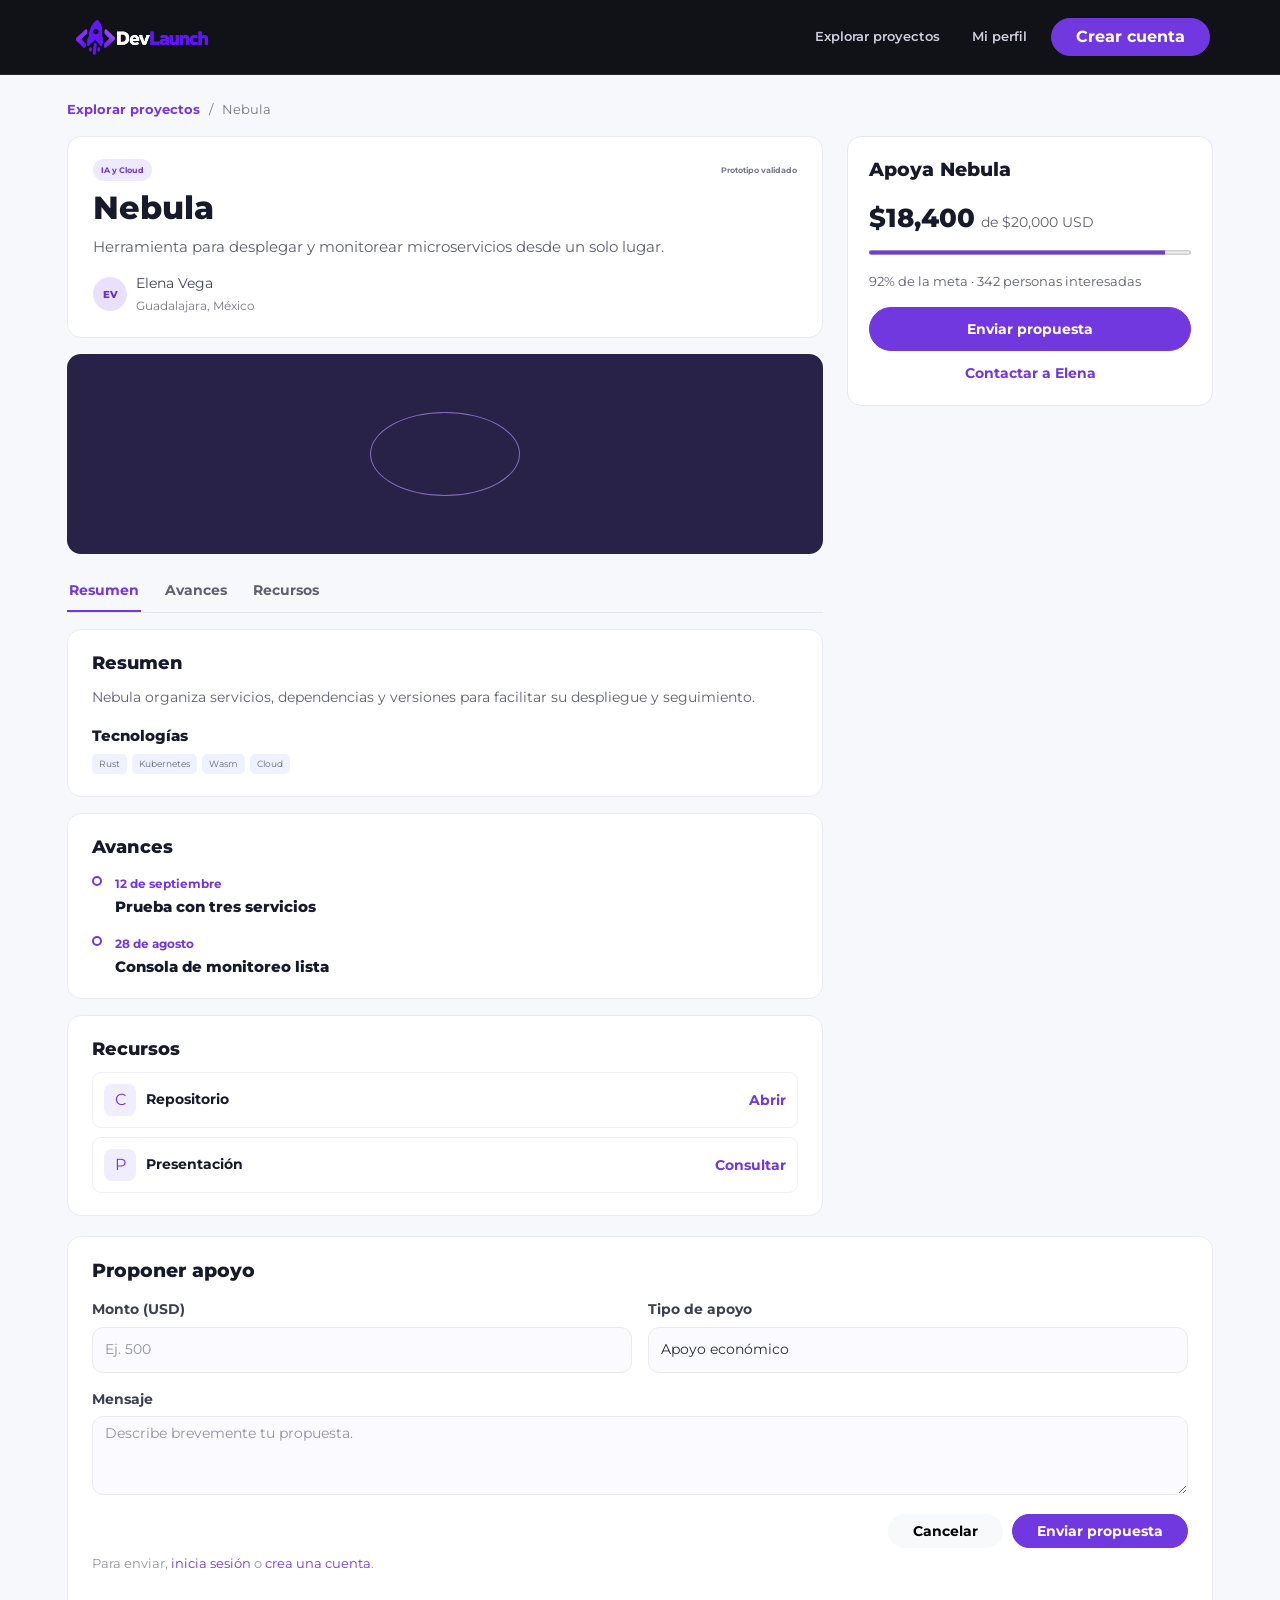
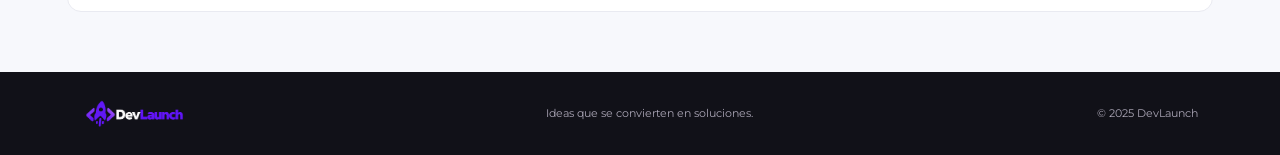
==== commit 8299951e: "gestion de proyectos front" ====
--- a/detalle-proyecto.html
+++ b/detalle-proyecto.html
@@ -4,25 +4,112 @@
     <meta charset="UTF-8"><meta name="viewport" content="width=device-width, initial-scale=1.0">
     <title>Detalle del proyecto | DevLaunch</title>
     <link rel="preconnect" href="https://fonts.googleapis.com"><link rel="preconnect" href="https://fonts.gstatic.com" crossorigin><link href="https://fonts.googleapis.com/css2?family=Montserrat:wght@400;500;600;700;800&display=swap" rel="stylesheet">
-    <link href="https://cdn.jsdelivr.net/npm/bootstrap@5.3.8/dist/css/bootstrap.min.css" rel="stylesheet"><link rel="stylesheet" href="css/estilos.css">
+    <link href="https://cdn.jsdelivr.net/npm/bootstrap@5.3.8/dist/css/bootstrap.min.css" rel="stylesheet"><link rel="stylesheet" href="css/comun.css">
+    <link rel="stylesheet" href="css/detalle-proyecto.css">
 </head>
-<body class="explore-page">
-    <header class="site-header"><nav class="navbar navbar-expand-lg container" aria-label="Navegación principal"><a class="navbar-brand" href="index.html"><img src="img/Logo.png" alt="DevLaunch, inicio"></a><ul class="navbar-nav ms-auto align-items-lg-center gap-lg-3"><li class="nav-item"><a class="nav-link" href="explorar.html">Explorar proyectos</a></li><li class="nav-item"><a class="nav-link" href="mi-perfil.html">Mi perfil</a></li><li class="nav-item"><a class="btn btn-primary rounded-pill px-4" href="registro.html">Crear cuenta</a></li></ul></nav></header>
-    <main class="container detail-main">
-        <nav class="breadcrumbs" aria-label="Ruta de navegación"><a href="explorar.html">Explorar proyectos</a><span aria-hidden="true">/</span><span>Nebula</span></nav>
-        <p class="demo-note">Vista de detalle · Contenido de demostración</p>
-        <section class="detail-layout row g-4">
-            <article class="col-lg-8"><header class="detail-heading"><p class="catalog-meta"><span>IA &amp; Cloud</span><span>PROTOTIPO VALIDADO</span></p><h1>Nebula</h1><p>Orquestación inteligente de microservicios para que equipos pequeños puedan desplegar y monitorear software con menos trabajo manual.</p><section class="creator-line"><span class="avatar">EV</span><span>Creado por <a href="perfil.html">Elena Vega</a><small>Desarrolladora independiente · Guadalajara, MX</small></span><a class="creator-profile" href="perfil.html">Ver perfil →</a></section></header>
-                <section class="detail-art art-nebula"><span class="art-orbit"></span><span class="art-caption">NEBULA / CLOUD AUTOMATION</span></section>
-                <nav class="detail-tabs" aria-label="Secciones del proyecto"><a class="active" href="#descripcion">Descripción</a><a href="#avances">Avances</a><a href="#documentos">Documentos</a></nav>
-                <section class="detail-section" id="descripcion"><h2>Sobre el proyecto</h2><p>Nebula ayuda a equipos de ingeniería a describir, desplegar y observar sus servicios desde un mismo espacio. El prototipo conecta manifiestos de infraestructura con una interfaz visual que facilita comprender dependencias, versiones y estado de cada servicio.</p><p>El apoyo solicitado permitirá ampliar las integraciones, mejorar la experiencia de despliegue y preparar una versión piloto para equipos de desarrollo independientes.</p><h3>Tecnologías</h3><ul class="tag-list"><li>Rust</li><li>Kubernetes</li><li>Wasm</li><li>Cloud</li></ul></section>
-                <section class="detail-section progress-section" id="avances"><header class="panel-heading"><section><h2>Bitácora de avances</h2><p>Actualizaciones compartidas por la creadora.</p></section></header><article class="timeline-entry"><span></span><section><small>12 de septiembre · Hito completado</small><h3>Primera prueba de despliegue</h3><p>El flujo inicial de despliegue se probó con tres servicios de ejemplo.</p></section></article><article class="timeline-entry"><span></span><section><small>28 de agosto · Actualización</small><h3>Prototipo navegable</h3><p>Quedó disponible una primera versión de la consola de monitoreo.</p></section></article></section>
-                <section class="detail-section" id="documentos"><h2>Enlaces y documentos</h2><ul class="resource-list"><li><span>⌘</span><span><strong>Repositorio del proyecto</strong><small>Código fuente y guía de instalación</small></span><a href="#repositorio">Abrir ↗</a></li><li><span>▤</span><span><strong>Presentación de Nebula</strong><small>Resumen técnico del prototipo</small></span><a href="#presentacion">Consultar ↗</a></li></ul></section>
+<body class="pagina-explorar">
+    <header class="encabezado-sitio"><nav class="navbar navbar-expand-lg container" aria-label="Navegación principal"><a class="navbar-brand" href="index.html"><img src="img/Logo.png" alt="DevLaunch, inicio"></a><ul class="navbar-nav ms-auto align-items-lg-center gap-lg-3"><li class="nav-item"><a class="nav-link" href="explorar.html">Explorar proyectos</a></li><li class="nav-item"><a class="nav-link" href="mi-perfil.html">Mi perfil</a></li><li class="nav-item"><a class="btn btn-primary rounded-pill px-4" href="registro.html">Crear cuenta</a></li></ul></nav></header>
+    <main class="container principal-detalle">
+        <nav class="ruta-navegacion" aria-label="Ruta de navegación">
+            <a href="explorar.html">Explorar proyectos</a>
+            <span aria-hidden="true">/</span>
+            <span>Nebula</span>
+        </nav>
+
+        <section class="distribucion-detalle row g-4">
+            <article class="col-lg-8">
+                <header class="encabezado-detalle">
+                    <p class="datos-proyecto"><span>IA y Cloud</span><span>Prototipo validado</span></p>
+                    <h1>Nebula</h1>
+                    <p>Herramienta para desplegar y monitorear microservicios desde un solo lugar.</p>
+                    <section class="datos-creador">
+                        <span class="avatar">EV</span>
+                        <span>Elena Vega <small>Guadalajara, México</small></span>
+                    </section>
+                </header>
+
+                <section class="ilustracion-detalle ilustracion-nebula" aria-label="Imagen del proyecto Nebula">
+                    <span class="orbita-ilustracion" aria-hidden="true"></span>
+                </section>
+
+                <nav class="pestanas-detalle" aria-label="Secciones del proyecto">
+                    <a class="activo" href="#descripcion">Resumen</a>
+                    <a href="#avances">Avances</a>
+                    <a href="#documentos">Recursos</a>
+                </nav>
+
+                <section class="seccion-detalle" id="descripcion">
+                    <h2>Resumen</h2>
+                    <p>Nebula organiza servicios, dependencias y versiones para facilitar su despliegue y seguimiento.</p>
+                    <h3>Tecnologías</h3>
+                    <ul class="lista-etiquetas">
+                        <li>Rust</li><li>Kubernetes</li><li>Wasm</li><li>Cloud</li>
+                    </ul>
+                </section>
+
+                <section class="seccion-detalle" id="avances">
+                    <h2>Avances</h2>
+                    <article class="hito-proyecto">
+                        <span aria-hidden="true"></span>
+                        <section><small>12 de septiembre</small><h3>Prueba con tres servicios</h3></section>
+                    </article>
+                    <article class="hito-proyecto">
+                        <span aria-hidden="true"></span>
+                        <section><small>28 de agosto</small><h3>Consola de monitoreo lista</h3></section>
+                    </article>
+                </section>
+
+                <section class="seccion-detalle" id="documentos">
+                    <h2>Recursos</h2>
+                    <ul class="lista-recursos">
+                        <li><span aria-hidden="true">C</span><strong>Repositorio</strong><a href="#repositorio">Abrir</a></li>
+                        <li><span aria-hidden="true">P</span><strong>Presentación</strong><a href="#presentacion">Consultar</a></li>
+                    </ul>
+                </section>
             </article>
-            <aside class="col-lg-4"><section class="sponsor-card"><p class="eyebrow eyebrow-purple">Apoyo al proyecto</p><h2>Ayuda a llevar Nebula más lejos</h2><p>Las propuestas se acuerdan directamente entre el creador y el patrocinador.</p><section class="goal-summary"><section><strong>$18,400</strong><span>reunidos</span></section><span>de $20,000 USD</span></section><progress class="goal-progress" value="92" max="100">92%</progress><section class="goal-numbers"><span>92% de la meta</span><span>342 personas interesadas</span></section><a class="btn btn-primary w-100 rounded-pill" href="#enviar-propuesta">Enviar propuesta <span aria-hidden="true">→</span></a><a class="message-link" href="mensajes.html">Contactar a Elena</a><p class="small-legal">DevLaunch facilita el contacto; los acuerdos de patrocinio se coordinan entre las personas involucradas.</p></section><section class="trust-card"><span>✓</span><section><strong>Avances visibles</strong><p>La creadora comparte actualizaciones del proyecto.</p></section></section></aside>
+
+            <aside class="col-lg-4">
+                <section class="tarjeta-patrocinio">
+                    <h2>Apoya Nebula</h2>
+                    <section class="resumen-meta">
+                        <strong>$18,400</strong>
+                        <span>de $20,000 USD</span>
+                    </section>
+                    <progress class="progreso-meta" value="92" max="100">92%</progress>
+                    <p class="nota-meta">92% de la meta · 342 personas interesadas</p>
+                    <a class="btn btn-primary w-100 rounded-pill" href="#enviar-propuesta">Enviar propuesta</a>
+                    <a class="enlace-mensaje" href="mensajes.html">Contactar a Elena</a>
+                </section>
+            </aside>
         </section>
-        <section class="proposal-form-card" id="enviar-propuesta"><header><p class="eyebrow eyebrow-purple">Conecta con la creadora</p><h2>Enviar propuesta de patrocinio</h2><p>Comparte el tipo de apoyo que te interesa ofrecer.</p></header><form action="#enviar-propuesta" method="post"><section class="row g-3"><article class="col-md-6"><label class="form-label" for="monto-propuesta">Monto propuesto (USD)</label><input class="form-control auth-input" id="monto-propuesta" name="monto-propuesta" type="number" min="1" placeholder="Ej. 500" required></article><article class="col-md-6"><label class="form-label" for="tipo-apoyo">Tipo de apoyo</label><select class="form-select auth-input" id="tipo-apoyo" name="tipo-apoyo"><option>Apoyo económico</option><option>Mentoría</option><option>Infraestructura</option><option>Otro</option></select></article><article class="col-12"><label class="form-label" for="condiciones">Mensaje y condiciones</label><textarea class="form-control auth-input" id="condiciones" name="condiciones" rows="4" placeholder="Cuéntale a Elena cómo te gustaría colaborar."></textarea></article></section><footer class="form-actions"><a class="btn btn-light rounded-pill px-4" href="explorar.html">Cancelar</a><button class="btn btn-primary rounded-pill px-4" type="submit">Enviar propuesta</button></footer><p class="form-hint">Para enviar una propuesta necesitas <a href="login.html">iniciar sesión</a> o <a href="registro.html">crear una cuenta</a>.</p></form></section>
+
+        <section class="tarjeta-formulario-propuesta" id="enviar-propuesta">
+            <header><h2>Proponer apoyo</h2></header>
+            <form action="#enviar-propuesta" method="post">
+                <section class="row g-3">
+                    <article class="col-md-6">
+                        <label class="form-label" for="monto-propuesta">Monto (USD)</label>
+                        <input class="form-control campo-acceso" id="monto-propuesta" name="monto-propuesta" type="number" min="1" placeholder="Ej. 500" required>
+                    </article>
+                    <article class="col-md-6">
+                        <label class="form-label" for="tipo-apoyo">Tipo de apoyo</label>
+                        <select class="form-select campo-acceso" id="tipo-apoyo" name="tipo-apoyo">
+                            <option>Apoyo económico</option><option>Mentoría</option><option>Infraestructura</option><option>Otro</option>
+                        </select>
+                    </article>
+                    <article class="col-12">
+                        <label class="form-label" for="condiciones">Mensaje</label>
+                        <textarea class="form-control campo-acceso" id="condiciones" name="condiciones" rows="3" placeholder="Describe brevemente tu propuesta."></textarea>
+                    </article>
+                </section>
+                <footer class="acciones-formulario">
+                    <a class="btn btn-light rounded-pill px-4" href="explorar.html">Cancelar</a>
+                    <button class="btn btn-primary rounded-pill px-4" type="submit">Enviar propuesta</button>
+                </footer>
+                <p class="ayuda-formulario">Para enviar, <a href="login.html">inicia sesión</a> o <a href="registro.html">crea una cuenta</a>.</p>
+            </form>
+        </section>
     </main>
-    <footer class="site-footer"><section class="container"><a href="index.html"><img src="img/Logo.png" alt="DevLaunch"></a><p>Ideas que se convierten en soluciones.</p><small>© 2025 DevLaunch</small></section></footer>
+    <footer class="pie-sitio"><section class="container"><a href="index.html"><img src="img/Logo.png" alt="DevLaunch"></a><p>Ideas que se convierten en soluciones.</p><small>© 2025 DevLaunch</small></section></footer>
 </body>
-</html>
+</html>
--- a/css/comun.css
+++ b/css/comun.css
@@ -0,0 +1,598 @@
+* {
+    box-sizing: border-box;
+}
+
+
+body {
+    margin: 0;
+    color: #171a2b;
+    font-family: 'Montserrat', Arial, sans-serif;
+}
+a {
+    color: #7138df;
+    text-decoration: none;
+}
+a:hover {
+    color: #5723c2;
+}
+.navbar-brand {
+    margin: 0;
+}
+.navbar-brand img {
+    width: 164px;
+    height: 48px;
+    object-fit: contain;
+    object-position: left center;
+}
+.btn-primary {
+    background-color: #7138df;
+    border-color: #7138df;
+    font-weight: 700;
+}
+.btn-primary:hover,
+.btn-primary:focus {
+    background-color: #5f2acb;
+    border-color: #5f2acb;
+}
+.btn-primary:active {
+    background-color: #5723c2;
+    border-color: #5723c2;
+}
+
+.encabezado-sitio {
+    position: relative;
+    z-index: 2;
+    background: #111118;
+    border-bottom: 1px solid rgba(255,255,255,.09);
+}
+
+.encabezado-sitio .navbar {
+    min-height: 72px;
+}
+
+.encabezado-sitio .nav-link {
+    color: #d1cddd;
+    font-size: .83rem;
+    font-weight: 600;
+}
+
+.encabezado-acceso .nav-link {
+    color: #d1cddd;
+    font-size: .83rem;
+    font-weight: 600;
+}
+
+.encabezado-sitio .nav-link:hover {
+    color: white;
+}
+
+.encabezado-acceso .nav-link:hover {
+    color: white;
+}
+
+.sobretitulo {
+    margin: 0 0 17px;
+    color: #d4c7ff;
+    font-size: .72rem;
+    font-weight: 700;
+    letter-spacing: .11em;
+    text-transform: uppercase;
+}
+
+.sobretitulo-morado {
+    color: #7138df;
+}
+
+.pie-sitio {
+    padding: 24px 0;
+    color: #aaa5b5;
+    background: #111118;
+    font-size: .7rem;
+}
+
+.pie-sitio .container {
+    display: flex;
+    align-items: center;
+    justify-content: space-between;
+    gap: 16px;
+}
+
+.pie-sitio img {
+    width: 120px;
+    height: 35px;
+    object-fit: contain;
+    object-position: left center;
+}
+
+.pie-sitio p {
+    margin: 0;
+}
+
+.pie-sitio small {
+    font-size: inherit;
+}
+
+.pagina-acceso {
+    min-height: 100vh;
+    background: #f4f5ff;
+}
+
+.encabezado-acceso {
+    background: #16151d;
+}
+
+.encabezado-acceso .navbar {
+    min-height: 64px;
+}
+
+.principal-acceso {
+    padding-top: 34px;
+    padding-bottom: 34px;
+}
+
+.contenedor-acceso {
+    overflow: hidden;
+    min-height: 0;
+    border-radius: 17px;
+    background: white;
+}
+
+.panel-formulario-acceso {
+    display: flex;
+    align-items: center;
+    justify-content: center;
+    padding: 36px;
+    background: #fff;
+}
+
+.contenedor-formulario-acceso {
+    width: 100%;
+}
+
+.pestanas-acceso {
+    display: flex;
+    gap: 5px;
+    margin: 0 0 34px;
+    padding: 5px;
+    border-radius: 12px;
+    background: #eff1ff;
+}
+
+.pestanas-acceso a {
+    flex: 1;
+    padding: 11px 8px;
+    border-radius: 9px;
+    color: #515166;
+    text-align: center;
+    font-size: .75rem;
+    font-weight: 700;
+}
+
+.pestanas-acceso a.activo {
+    color: #7138df;
+    background: white;
+}
+
+.contenedor-formulario-acceso h2 {
+    margin: 0;
+    color: #1e2536;
+    font-size: 1.8rem;
+    font-weight: 800;
+    letter-spacing: -.045em;
+}
+
+.opcion-recordar input {
+    accent-color: #7138df;
+}
+
+.form-label {
+    display: block;
+    margin-bottom: 7px;
+    color: #3c4051;
+    font-size: .72rem;
+    font-weight: 700;
+}
+
+.campo-acceso {
+    min-height: 46px;
+    border: 1px solid transparent;
+    border-radius: 11px;
+    background: #f0f2ff;
+    color: #292c3c;
+    font-size: .77rem;
+}
+
+.campo-acceso:focus {
+    border-color: #b7a0f6;
+    background: #f7f7ff;
+}
+
+.campo-acceso::placeholder {
+    color: #9292a3;
+}
+
+.opcion-recordar {
+    display: flex;
+    align-items: flex-start;
+    gap: 9px;
+    margin: 15px 0 20px;
+    color: #55566a;
+    font-size: .7rem;
+    line-height: 1.55;
+}
+
+.opcion-recordar input {
+    flex: 0 0 auto;
+    margin-top: 2px;
+}
+
+.boton-enviar-acceso {
+    min-height: 48px;
+    border-radius: 11px;
+    font-size: .83rem;
+}
+
+.enlace-alternar-acceso {
+    margin: 23px 0 8px;
+    color: #666779;
+    text-align: center;
+    font-size: .72rem;
+}
+
+.enlace-alternar-acceso a {
+    font-weight: 700;
+}
+
+.aviso-legal-acceso {
+    margin: 0;
+    color: #9694a3;
+    text-align: center;
+    font-size: .63rem;
+    line-height: 1.6;
+}
+
+.aviso-legal-acceso a {
+    color: #777386;
+    text-decoration: underline;
+}
+
+.pagina-panel {
+    min-height: 100vh;
+    background: #f7f8fc;
+}
+
+.encabezado-panel {
+    position: static;
+    z-index: 5;
+    top: 0;
+    border-bottom: 1px solid #e9eaf1;
+    background: #fff;
+}
+
+.barra-navegacion-panel {
+    display: flex;
+    min-height: 68px;
+    align-items: center;
+    justify-content: space-between;
+    gap: 25px;
+    padding-right: 30px;
+    padding-left: 30px;
+}
+
+.usuario-panel {
+    display: flex;
+    align-items: center;
+    gap: 9px;
+    color: #424456;
+    font-size: .71rem;
+    font-weight: 700;
+}
+
+.avatar {
+    display: grid;
+    width: 34px;
+    height: 34px;
+    flex: 0 0 auto;
+    place-items: center;
+    border-radius: 50%;
+    background: #e9e0ff;
+    color: #6633c8;
+    font-size: .63rem;
+    font-weight: 800;
+}
+
+.distribucion-panel {
+    display: grid;
+    min-height: 700px;
+    grid-template-columns: 235px 1fr;
+}
+
+.barra-lateral-panel {
+    position: static;
+    top: 68px;
+    display: flex;
+    height: 700px;
+    flex-direction: column;
+    padding: 29px 15px 18px;
+    border-right: 1px solid #e9eaf1;
+    background: #fff;
+}
+
+.barra-lateral-panel nav {
+    display: grid;
+    gap: 5px;
+    margin-top: 12px;
+}
+
+.enlace-lateral {
+    display: flex;
+    align-items: center;
+    gap: 11px;
+    min-height: 42px;
+    padding: 0 12px;
+    border-radius: 9px;
+    color: #696a7b;
+    font-size: .7rem;
+    font-weight: 600;
+}
+
+.enlace-lateral > span:first-child {
+    width: 17px;
+    color: #858597;
+    font-size: 1rem;
+    text-align: center;
+}
+
+.enlace-lateral:hover {
+    color: #7138df;
+    background: #f2efff;
+}
+
+.enlace-lateral.activo {
+    color: #7138df;
+    background: #f2efff;
+}
+
+.enlace-lateral.activo > span:first-child {
+    color: #7138df;
+}
+
+.enlace-salida-lateral {
+    margin-top: 15px;
+}
+
+.contenido-panel {
+    width: 100%;
+    max-width: 1430px;
+    margin: 0 auto;
+    padding: 34px 32px 20px;
+}
+
+.bienvenida-panel {
+    display: flex;
+    align-items: end;
+    justify-content: space-between;
+    gap: 15px;
+    margin-bottom: 25px;
+}
+
+.bienvenida-panel h1 {
+    margin: 0;
+    font-size: 2rem;
+    font-weight: 800;
+    letter-spacing: -.055em;
+}
+
+.bienvenida-panel h1 span {
+    color: #f2b73f;
+    font-size: 1.2rem;
+}
+
+.bienvenida-panel .btn {
+    flex: 0 0 auto;
+    font-size: .72rem;
+}
+
+.encabezado-panel-seccion {
+    display: flex;
+    align-items: center;
+    justify-content: space-between;
+    gap: 12px;
+}
+
+.encabezado-panel-seccion h2 {
+    margin: 0;
+    color: #282b3d;
+    font-size: .97rem;
+    font-weight: 800;
+    letter-spacing: -.025em;
+}
+
+.encabezado-panel-seccion p {
+    margin: 5px 0 0;
+    color: #898a99;
+    font-size: .65rem;
+}
+
+.lista-etiquetas {
+    display: flex;
+    flex-wrap: wrap;
+    gap: 5px;
+    margin: 8px 0 0;
+    padding: 0;
+    list-style: none;
+}
+
+.lista-etiquetas li {
+    padding: 4px 7px;
+    border-radius: 5px;
+    background: #eff1ff;
+    color: #64677c;
+    font-size: .54rem;
+}
+
+.avatar-verde {
+    background: #e5f6f0;
+    color: #268362;
+}
+
+.avatar-naranja {
+    background: #fff0e4;
+    color: #c66b27;
+}
+
+.ayuda-formulario {
+    display: block;
+    margin-top: 6px;
+    color: #9394a2;
+    font-size: .58rem;
+}
+
+.acciones-formulario {
+    display: flex;
+    justify-content: flex-end;
+    gap: 9px;
+    margin-top: 19px;
+}
+
+.acciones-formulario .btn {
+    font-size: .67rem;
+    font-weight: 700;
+}
+
+.pie-panel {
+    display: flex;
+    justify-content: space-between;
+    padding: 22px 2px 0;
+    color: #9b9baa;
+    font-size: .59rem;
+}
+
+.pie-panel p {
+    margin: 0;
+}
+
+.pie-panel a {
+    font-weight: 700;
+}
+
+.etiqueta-demostracion {
+    margin-left: auto;
+    padding: 7px 10px;
+    border: 1px solid #e8e1fb;
+    border-radius: 20px;
+    background: #f8f5ff;
+    color: #7451bd;
+    font-size: .58rem;
+    font-weight: 700;
+    white-space: nowrap;
+}
+
+.pagina-explorar {
+    min-height: 100vh;
+    background: #f7f8fc;
+}
+
+.ilustracion-nebula {
+    background: #282148;
+}
+
+.orbita-ilustracion {
+    position: relative;
+    display: block;
+    width: 115px;
+    height: 62px;
+    border: 1px solid rgba(184,153,255,.65);
+    border-radius: 50%;
+}
+
+.leyenda-ilustracion {
+    position: absolute;
+    bottom: 13px;
+    left: 14px;
+    color: rgba(255,255,255,.72);
+    font-family: monospace;
+    font-size: .52rem;
+    letter-spacing: .11em;
+}
+
+.datos-proyecto {
+    display: flex;
+    align-items: center;
+    justify-content: space-between;
+    gap: 7px;
+    margin: 0 0 8px;
+    color: #78798c;
+    font-size: .5rem;
+    font-weight: 700;
+}
+
+.datos-proyecto span:first-child {
+    padding: 5px 8px;
+    border-radius: 16px;
+    background: #eee9ff;
+    color: #6736ce;
+}
+
+.nota-demostracion {
+    margin: 0 0 15px;
+    color: #9293a1;
+    font-size: .59rem;
+}
+
+.tarjeta-confianza {
+    display: flex;
+    gap: 10px;
+    margin-top: 12px;
+    padding: 14px;
+    border: 1px solid #ddefe8;
+    border-radius: 12px;
+    background: #f5fcf9;
+}
+
+.tarjeta-confianza > span {
+    display: grid;
+    width: 23px;
+    height: 23px;
+    flex: 0 0 auto;
+    place-items: center;
+    border-radius: 50%;
+    background: #ddf6eb;
+    color: #16835f;
+    font-size: .69rem;
+    font-weight: 800;
+}
+
+.tarjeta-confianza strong {
+    color: #325d4d;
+    font-size: .63rem;
+}
+
+.tarjeta-confianza p {
+    margin: 4px 0 0;
+    color: #72877e;
+    font-size: .57rem;
+    line-height: 1.5;
+}
+
+.avatar-perfil {
+    display: grid;
+    width: 76px;
+    height: 76px;
+    flex: 0 0 auto;
+    place-items: center;
+    border: 4px solid #fff;
+    border-radius: 50%;
+    background: #7138df;
+    color: #fff;
+    font-size: 1.15rem;
+    font-weight: 800;
+}
+
+.rol-perfil {
+    margin: 0 0 6px;
+    color: #7138df;
+    font-size: .56rem;
+    font-weight: 800;
+    letter-spacing: .1em;
+}
--- a/css/detalle-proyecto.css
+++ b/css/detalle-proyecto.css
@@ -0,0 +1,277 @@
+.principal-detalle {
+    max-width: 1170px;
+    padding-top: 25px;
+    padding-bottom: 60px;
+}
+
+.ruta-navegacion {
+    display: flex;
+    gap: 9px;
+    margin-bottom: 17px;
+    color: #777887;
+    font-size: .8rem;
+}
+
+.ruta-navegacion a {
+    font-weight: 700;
+}
+
+.encabezado-detalle {
+    padding: 22px 25px;
+    border: 1px solid #eaebf1;
+    border-radius: 14px;
+    background: #fff;
+}
+
+.encabezado-detalle h1 {
+    margin: 0;
+    font-size: 2rem;
+    font-weight: 800;
+}
+
+.encabezado-detalle > p:not(.datos-proyecto) {
+    margin: 8px 0 15px;
+    color: #5e6071;
+    font-size: .95rem;
+    line-height: 1.5;
+}
+
+.datos-creador {
+    display: flex;
+    align-items: center;
+    gap: 9px;
+    color: #424456;
+    font-size: .85rem;
+}
+
+.datos-creador > span:nth-child(2) {
+    flex: 1;
+}
+
+.datos-creador small {
+    display: block;
+    margin-top: 3px;
+    color: #777887;
+    font-size: .75rem;
+}
+
+.ilustracion-detalle {
+    display: grid;
+    height: 200px;
+    margin-top: 16px;
+    place-items: center;
+    border-radius: 14px;
+}
+
+.ilustracion-detalle .orbita-ilustracion {
+    width: 150px;
+    height: 84px;
+}
+
+.pestanas-detalle {
+    display: flex;
+    gap: 22px;
+    margin-top: 14px;
+    border-bottom: 1px solid #e6e7ee;
+}
+
+.pestanas-detalle a {
+    padding: 12px 2px 10px;
+    color: #5e6071;
+    font-size: .85rem;
+    font-weight: 700;
+}
+
+.pestanas-detalle a.activo {
+    border-bottom: 2px solid #7138df;
+    color: #7138df;
+}
+
+.seccion-detalle {
+    margin-top: 16px;
+    padding: 22px 24px;
+    border: 1px solid #eaebf1;
+    border-radius: 14px;
+    background: #fff;
+}
+
+.seccion-detalle h2 {
+    margin: 0 0 12px;
+    font-size: 1.15rem;
+    font-weight: 800;
+}
+
+.seccion-detalle h3 {
+    margin: 18px 0 7px;
+    font-size: .95rem;
+    font-weight: 800;
+}
+
+.seccion-detalle > p {
+    margin: 0;
+    color: #5e6071;
+    font-size: .9rem;
+    line-height: 1.6;
+}
+
+.hito-proyecto {
+    display: flex;
+    gap: 13px;
+    padding-bottom: 15px;
+}
+
+.hito-proyecto:last-child {
+    padding-bottom: 0;
+}
+
+.hito-proyecto > span {
+    width: 10px;
+    height: 10px;
+    flex: 0 0 auto;
+    margin-top: 5px;
+    border: 2px solid #7138df;
+    border-radius: 50%;
+}
+
+.hito-proyecto small {
+    color: #7138df;
+    font-size: .75rem;
+    font-weight: 700;
+}
+
+.hito-proyecto h3 {
+    margin: 3px 0 0;
+    font-size: .95rem;
+}
+
+.lista-recursos {
+    display: grid;
+    gap: 9px;
+    margin: 0;
+    padding: 0;
+    list-style: none;
+}
+
+.lista-recursos li {
+    display: flex;
+    align-items: center;
+    gap: 10px;
+    padding: 11px;
+    border: 1px solid #eff0f4;
+    border-radius: 9px;
+}
+
+.lista-recursos li > span:first-child {
+    display: grid;
+    width: 32px;
+    height: 32px;
+    flex: 0 0 auto;
+    place-items: center;
+    border-radius: 8px;
+    background: #f0edff;
+    color: #7138df;
+}
+
+.lista-recursos strong {
+    flex: 1;
+    font-size: .9rem;
+}
+
+.lista-recursos a {
+    font-size: .85rem;
+    font-weight: 700;
+}
+
+.tarjeta-patrocinio {
+    padding: 21px;
+    border: 1px solid #e9e7f1;
+    border-radius: 14px;
+    background: #fff;
+}
+
+.tarjeta-patrocinio h2 {
+    margin: 0 0 18px;
+    font-size: 1.2rem;
+    font-weight: 800;
+}
+
+.resumen-meta {
+    display: flex;
+    align-items: baseline;
+    gap: 6px;
+    color: #5e6071;
+    font-size: .9rem;
+}
+
+.resumen-meta strong {
+    color: #171a2b;
+    font-size: 1.6rem;
+    font-weight: 800;
+}
+
+.progreso-meta {
+    width: 100%;
+    height: 9px;
+    margin: 10px 0 5px;
+    accent-color: #7138df;
+}
+
+.nota-meta {
+    margin: 3px 0 16px;
+    color: #5e6071;
+    font-size: .8rem;
+}
+
+.tarjeta-patrocinio .btn {
+    padding: 11px;
+    font-size: .85rem;
+    font-weight: 700;
+}
+
+.enlace-mensaje {
+    display: block;
+    margin-top: 12px;
+    text-align: center;
+    font-size: .85rem;
+    font-weight: 700;
+}
+
+.tarjeta-formulario-propuesta {
+    margin-top: 20px;
+    padding: 22px 24px;
+    border: 1px solid #e9eaf1;
+    border-radius: 14px;
+    background: #fff;
+}
+
+.tarjeta-formulario-propuesta header {
+    margin-bottom: 17px;
+}
+
+.tarjeta-formulario-propuesta h2 {
+    margin: 0;
+    font-size: 1.2rem;
+    font-weight: 800;
+}
+
+.tarjeta-formulario-propuesta .form-label {
+    font-size: .85rem;
+}
+
+.tarjeta-formulario-propuesta .campo-acceso {
+    border: 1px solid #e9eaf1;
+    background: #fafaff;
+    font-size: .9rem;
+}
+
+.tarjeta-formulario-propuesta textarea {
+    resize: vertical;
+}
+
+.acciones-formulario .btn {
+    font-size: .85rem;
+}
+
+.ayuda-formulario {
+    font-size: .8rem;
+}
